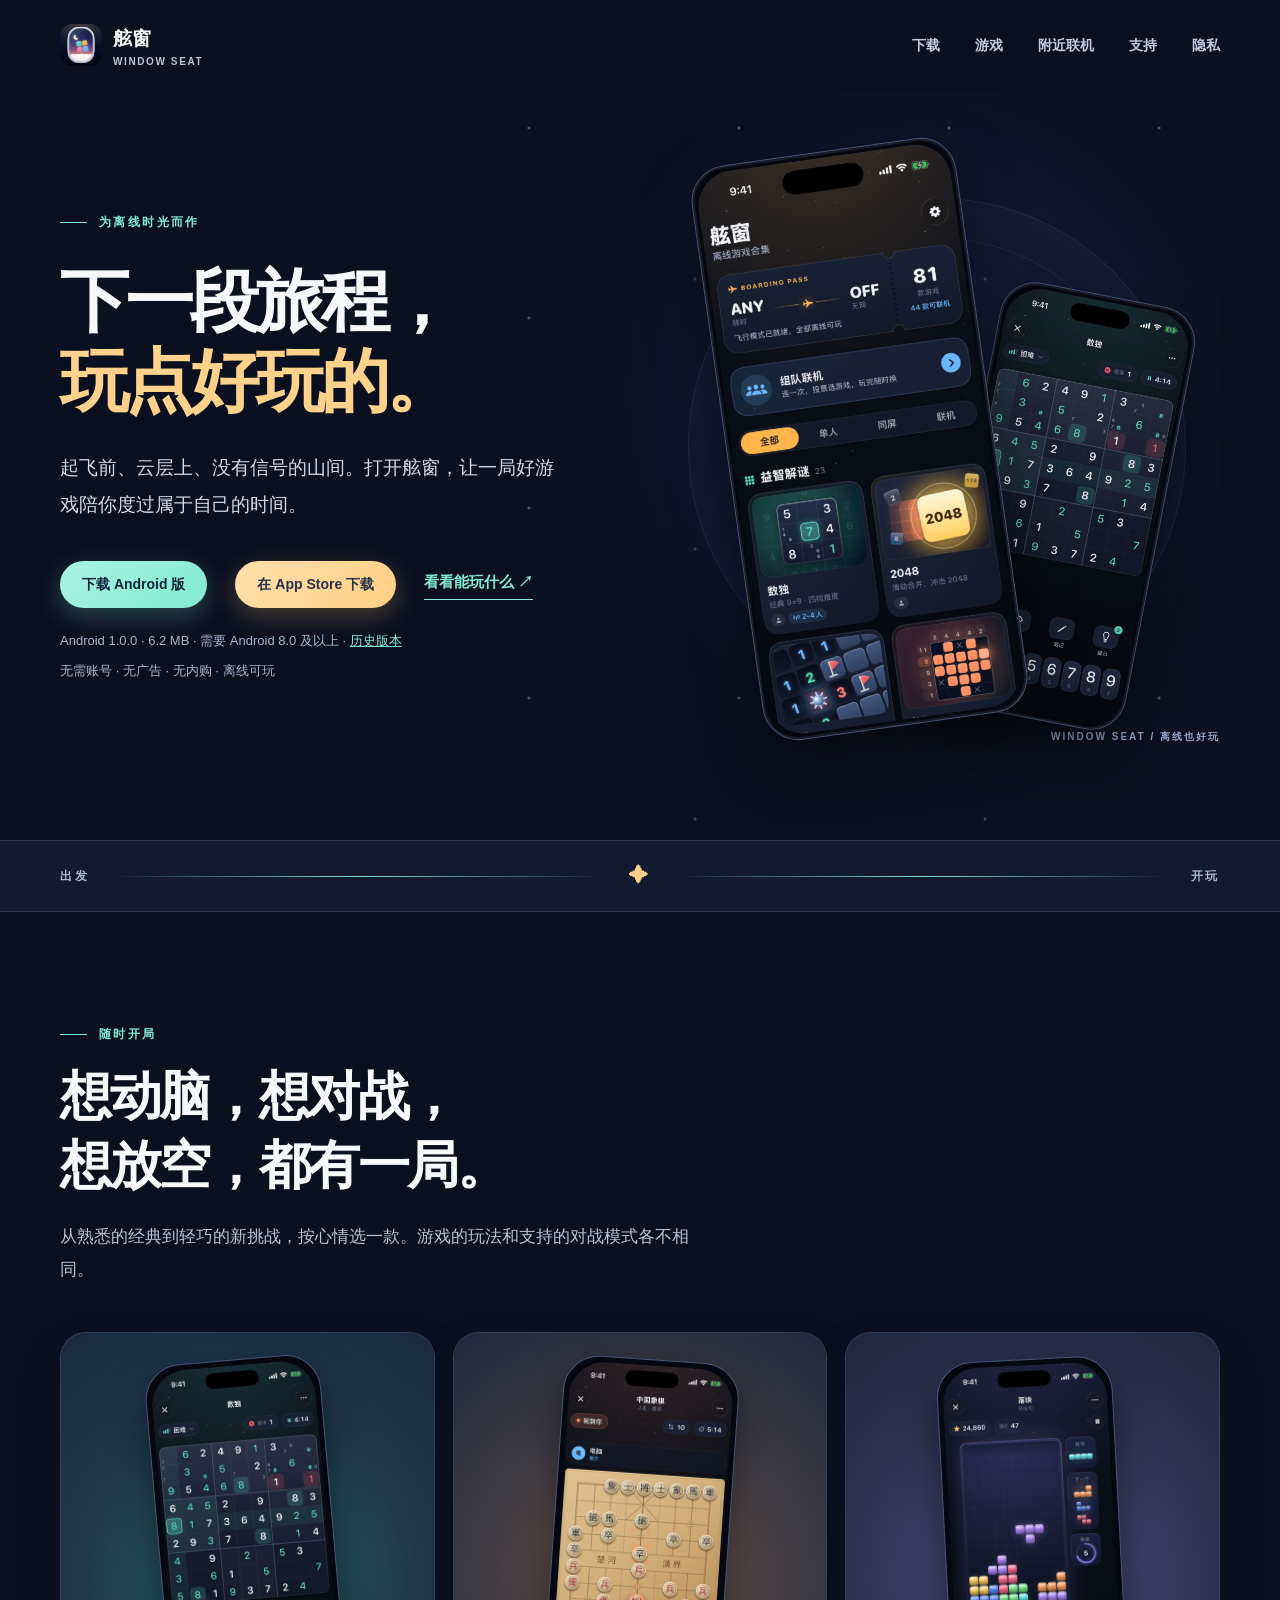
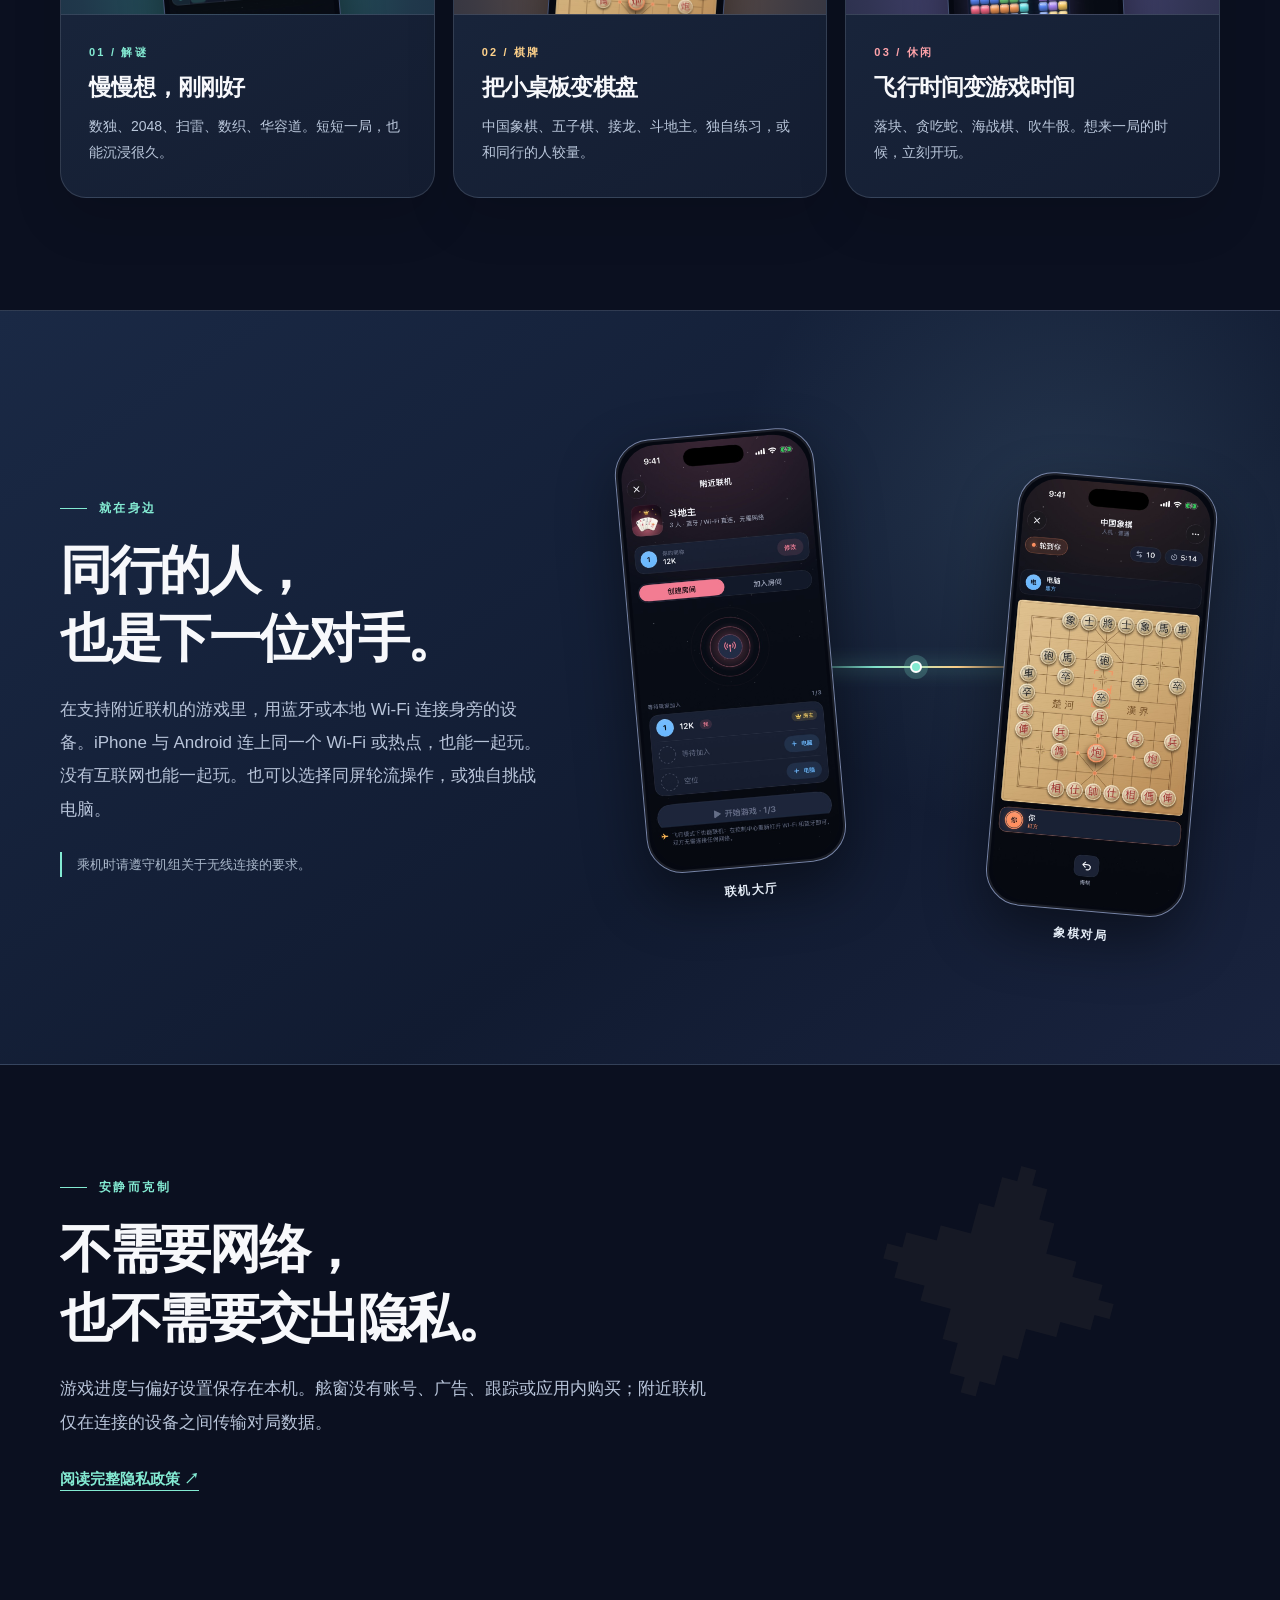
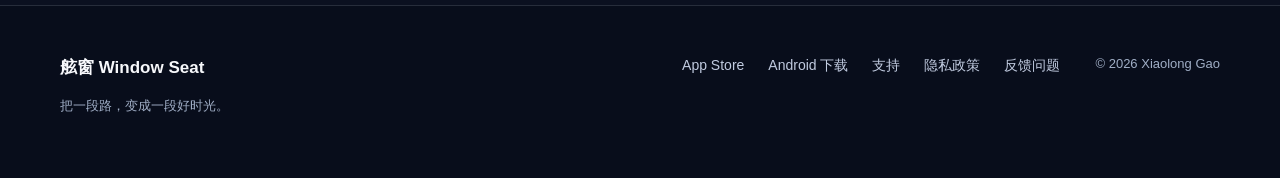
==== index.html @ 4c7e5cd4 "Offer the Android APK and describe its update check Co-Authored-By: Claude Opus 5.5 <noreply@anthrop" ====
<!doctype html>
<html lang="zh-CN">
<head>
  <meta charset="utf-8">
  <meta name="viewport" content="width=device-width, initial-scale=1">
  <meta name="theme-color" content="#0b1020">
  <meta name="description" content="舷窗 Window Seat：为飞行与无网络时刻准备的离线游戏合集，支持 iPhone、iPad 与 Android。独自游玩，或与身旁的人附近联机。">
  <title>舷窗 Window Seat · 离线也能好好玩</title>
  <link rel="icon" type="image/png" href="icon.png">
  <link rel="stylesheet" href="style.css">
</head>
<body>
  <a class="skip" href="#main">跳到正文</a>
  <header class="nav wrap">
    <a class="brand" href="./"><img src="icon.png" width="600" height="600" alt="舷窗图标"><span>舷窗 <small>Window Seat</small></span></a>
    <nav aria-label="主导航"><a href="#download">下载</a><a href="#games">游戏</a><a href="#nearby">附近联机</a><a href="support.html">支持</a><a href="privacy.html">隐私</a></nav>
  </header>
  <main id="main">
    <section class="hero wrap">
      <div class="hero-copy">
        <p class="eyebrow"><span class="eyebrow-line" aria-hidden="true"></span>为离线时光而作</p>
        <h1>下一段旅程，<br><em>玩点好玩的。</em></h1>
        <p class="lead">起飞前、云层上、没有信号的山间。打开舷窗，让一局好游戏陪你度过属于自己的时间。</p>
        <div class="hero-actions" id="download"><a class="pill pill-download" href="https://github.com/gxlself/window-seat-support/releases/download/android-v1.0.0/windowseat-android-1.0.0.apk">下载 Android 版</a><a class="pill pill-store" href="https://apps.apple.com/app/id6821641861">在 App Store 下载</a><a class="text-link" href="#games">看看能玩什么 <span aria-hidden="true">↗</span></a></div>
        <p class="micro release-meta">Android 1.0.0 <span aria-hidden="true">·</span> 6.2 MB <span aria-hidden="true">·</span> 需要 Android 8.0 及以上 <span aria-hidden="true">·</span> <a href="https://github.com/gxlself/window-seat-support/releases">历史版本</a></p>
        <p class="micro">无需账号 <span aria-hidden="true">·</span> 无广告 <span aria-hidden="true">·</span> 无内购 <span aria-hidden="true">·</span> 离线可玩</p>
      </div>
      <div class="hero-stage">
        <div class="orbit orbit-one" aria-hidden="true"></div><div class="orbit orbit-two" aria-hidden="true"></div>
        <div class="phone hero-phone-main"><img src="images/iphone-01-home.jpg" width="690" height="1500" alt="舷窗应用首页，展示离线游戏分类与游戏卡片"></div>
        <div class="phone hero-phone-side"><img src="images/iphone-04-sudoku.jpg" width="690" height="1500" alt="舷窗数独游戏中的棋盘" loading="lazy"></div>
        <span class="stage-caption" aria-hidden="true">WINDOW SEAT / 离线也好玩</span>
      </div>
    </section>
    <div class="route" aria-hidden="true"><div class="wrap"><span>出发</span><span class="route-line"></span><span class="route-star">✦</span><span class="route-line"></span><span>开玩</span></div></div>
    <section class="section games wrap" id="games">
      <div class="section-heading"><p class="eyebrow"><span class="eyebrow-line" aria-hidden="true"></span>随时开局</p><h2>想动脑，想对战，<br>想放空，都有一局。</h2><p>从熟悉的经典到轻巧的新挑战，按心情选一款。游戏的玩法和支持的对战模式各不相同。</p></div>
      <div class="game-cards">
        <article class="game-card mint"><div class="game-art"><div class="phone game-phone"><img src="images/iphone-04-sudoku.jpg" width="690" height="1500" alt="数独游戏画面：深色棋盘上填入薄荷色数字" loading="lazy"></div></div><div class="game-copy"><p class="card-kicker">01 / 解谜</p><h3>慢慢想，刚刚好</h3><p>数独、2048、扫雷、数织、华容道。短短一局，也能沉浸很久。</p></div></article>
        <article class="game-card amber"><div class="game-art"><div class="phone game-phone"><img src="images/iphone-03-xiangqi.jpg" width="690" height="1500" alt="中国象棋游戏画面：木纹棋盘与红黑棋子" loading="lazy"></div></div><div class="game-copy"><p class="card-kicker">02 / 棋牌</p><h3>把小桌板变棋盘</h3><p>中国象棋、五子棋、接龙、斗地主。独自练习，或和同行的人较量。</p></div></article>
        <article class="game-card coral"><div class="game-art"><div class="phone game-phone"><img src="images/iphone-05-blocks.jpg" width="690" height="1500" alt="落块游戏画面：彩色方块落在深色棋盘上" loading="lazy"></div></div><div class="game-copy"><p class="card-kicker">03 / 休闲</p><h3>飞行时间变游戏时间</h3><p>落块、贪吃蛇、海战棋、吹牛骰。想来一局的时候，立刻开玩。</p></div></article>
      </div>
    </section>
    <section class="nearby" id="nearby">
      <div class="wrap nearby-grid">
        <div class="nearby-copy"><p class="eyebrow"><span class="eyebrow-line" aria-hidden="true"></span>就在身边</p><h2>同行的人，<br>也是下一位对手。</h2><p>在支持附近联机的游戏里，用蓝牙或本地 Wi-Fi 连接身旁的设备。iPhone 与 Android 连上同一个 Wi-Fi 或热点，也能一起玩。没有互联网也能一起玩。也可以选择同屏轮流操作，或独自挑战电脑。</p><p class="note">乘机时请遵守机组关于无线连接的要求。</p></div>
        <div class="nearby-stage">
          <div class="connection" aria-hidden="true"><span></span><i></i><span></span></div>
          <div class="nearby-device device-a"><div class="phone"><img src="images/iphone-09-lobby.jpg" width="690" height="1500" alt="舷窗附近联机大厅，显示创建房间、加入房间与等待玩家界面" loading="lazy"></div><span class="device-label">联机大厅</span></div>
          <div class="nearby-device device-b"><div class="phone"><img src="images/iphone-03-xiangqi.jpg" width="690" height="1500" alt="舷窗中国象棋对局画面" loading="lazy"></div><span class="device-label">象棋对局</span></div>
        </div>
      </div>
    </section>
    <section class="section quiet wrap"><div class="quiet-mark" aria-hidden="true">✦</div><p class="eyebrow"><span class="eyebrow-line" aria-hidden="true"></span>安静而克制</p><h2>不需要网络，<br>也不需要交出隐私。</h2><p>游戏进度与偏好设置保存在本机。舷窗没有账号、广告、跟踪或应用内购买；附近联机仅在连接的设备之间传输对局数据。</p><a class="text-link" href="privacy.html">阅读完整隐私政策 <span aria-hidden="true">↗</span></a></section>
  </main>
  <footer class="footer"><div class="wrap"><div><strong>舷窗 Window Seat</strong><p>把一段路，变成一段好时光。</p></div><div class="footer-links"><a href="https://apps.apple.com/app/id6821641861">App Store</a><a href="https://github.com/gxlself/window-seat-support/releases">Android 下载</a><a href="support.html">支持</a><a href="privacy.html">隐私政策</a><a href="https://github.com/gxlself/window-seat-support/issues/new">反馈问题</a></div><small>© 2026 Xiaolong Gao</small></div></footer>
</body>
</html>
---- style.css ----
:root{color-scheme:dark;--bg:#0b1020;--surface:#141d33;--surface-soft:#1b2742;--text:#f7f8fb;--muted:#b8c4d9;--mint:#83ead2;--amber:#ffd28b;--coral:#ffa3aa;--line:rgba(224,237,255,.14)}
*{box-sizing:border-box}
html{scroll-behavior:smooth}
body{margin:0;min-width:320px;background:var(--bg);color:var(--text);font-family:-apple-system,BlinkMacSystemFont,"PingFang SC","Hiragino Sans GB","Microsoft YaHei",sans-serif;line-height:1.75;-webkit-font-smoothing:antialiased}
a{color:inherit}a:focus-visible{outline:3px solid var(--mint);outline-offset:5px;border-radius:4px}
.wrap{width:min(1160px,calc(100% - 64px));margin-inline:auto}.skip{position:absolute;left:-9999px;top:10px;background:#fff;color:#111;padding:9px 15px;z-index:20}.skip:focus{left:10px}
.nav{height:90px;display:flex;align-items:center;justify-content:space-between;gap:24px;position:relative;z-index:5}.brand{display:flex;align-items:center;gap:11px;text-decoration:none;font-size:19px;font-weight:750;letter-spacing:.02em;white-space:nowrap}.brand img{width:42px;height:42px;border-radius:12px}.brand small{display:block;color:var(--muted);font-size:10px;font-weight:650;letter-spacing:.16em;text-transform:uppercase;line-height:1.2}.nav nav{display:flex;align-items:center;gap:clamp(16px,3vw,35px)}.nav nav a,.footer a{text-decoration:none;color:#c1cbe0;white-space:nowrap}.nav nav a{font-size:14px;font-weight:600}.nav nav a:hover,.nav nav a[aria-current="page"],.footer a:hover{color:#fff}
.hero{min-height:710px;display:grid;grid-template-columns:1fr 1fr;align-items:center;gap:28px;padding-block:60px 95px;position:relative}.hero::before{content:"";position:absolute;inset:0 0 0 35%;z-index:-1;background:radial-gradient(circle at 60% 40%,rgba(70,97,165,.22),transparent 53%),radial-gradient(circle at 30% 20%,rgba(255,255,255,.28) 0 1px,transparent 2px),radial-gradient(circle at 79% 70%,rgba(255,255,255,.22) 0 1px,transparent 2px);background-size:auto,210px 190px,290px 270px;pointer-events:none}.eyebrow{display:flex;align-items:center;gap:12px;color:var(--mint);font-size:12px;font-weight:800;letter-spacing:.2em;margin:0;text-transform:uppercase}.eyebrow-line{width:27px;height:1px;background:currentColor;flex:none}.hero h1{font-size:clamp(48px,5.4vw,78px);line-height:1.16;letter-spacing:-.055em;font-weight:800;margin:28px 0}.hero h1 em{font-style:normal;color:var(--amber)}.lead{font-size:19px;line-height:1.95;color:#d1daea;max-width:510px;margin:0}.hero-actions{display:flex;align-items:center;flex-wrap:wrap;gap:20px 28px;margin:38px 0 22px}.pill{display:inline-block;background:linear-gradient(130deg,#ffdfac,#ffcf84);color:#27314a;border-radius:999px;padding:11px 22px;font-size:14px;font-weight:800;box-shadow:0 8px 24px #fbbf6740}.text-link{text-decoration:none;color:var(--mint);font-size:15px;font-weight:700;border-bottom:1px solid currentColor;padding-bottom:3px;white-space:nowrap}.text-link:hover{color:#fff}.micro,.note{font-size:13px;color:#a7b5ce;margin:0}
.hero-stage{height:595px;position:relative;isolation:isolate;display:flex;align-items:center;justify-content:center}.orbit{position:absolute;border:1px solid rgba(137,179,236,.13);border-radius:50%;aspect-ratio:1;transform:rotate(-18deg)}.orbit-one{width:88%;box-shadow:0 0 80px #7a81dc18 inset}.orbit-two{width:74%;border-color:rgba(137,179,236,.09)}.phone{overflow:hidden;padding:5px;border-radius:clamp(20px,3vw,36px);background:#050811;border:1px solid #465476;box-shadow:0 25px 60px rgba(0,0,0,.45),0 0 0 2px rgba(224,237,255,.09) inset;aspect-ratio:690/1500}.phone img{display:block;width:100%;height:100%;object-fit:cover;border-radius:inherit}.hero-phone-main,.hero-phone-side{position:absolute}.hero-phone-main{width:267px;z-index:2;transform:translate(-78px,-8px) rotate(-8deg)}.hero-phone-side{width:198px;z-index:1;transform:translate(126px,59px) rotate(11deg);filter:brightness(.93)}.stage-caption{position:absolute;right:0;bottom:0;color:#91a6c9;letter-spacing:.2em;font-size:10px;font-weight:700}
.route{border-block:1px solid var(--line);background:#111a2e}.route .wrap{height:70px;display:flex;align-items:center;gap:22px;color:#aabbd7;font-size:12px;font-weight:800;letter-spacing:.22em}.route-line{height:1px;flex:1;background:linear-gradient(90deg,transparent,#88dccc,transparent)}.route-star{color:var(--amber);font-size:19px}
.section{padding-block:112px}.section-heading{max-width:670px}.section h2,.nearby h2{font-size:clamp(36px,4.1vw,56px);line-height:1.31;letter-spacing:-.045em;margin:17px 0 20px}.section-heading>p:last-child,.nearby-copy>p:not(.eyebrow),.quiet>p:not(.eyebrow){font-size:17px;line-height:1.95;color:var(--muted);max-width:650px}.game-cards{display:grid;grid-template-columns:repeat(3,minmax(0,1fr));gap:18px;margin-top:46px}.game-card{min-width:0;overflow:hidden;border-radius:26px;background:linear-gradient(150deg,#1b2941,#141d31);border:1px solid var(--line);box-shadow:0 22px 50px #0002}.game-art{height:282px;position:relative;display:flex;justify-content:center;overflow:hidden;border-bottom:1px solid var(--line)}.mint .game-art{background:radial-gradient(circle at 50% 86%,#276667 0,#20384b 55%,#18283f 100%)}.amber .game-art{background:radial-gradient(circle at 50% 86%,#725848 0,#3c3a43 55%,#20283c 100%)}.coral .game-art{background:radial-gradient(circle at 50% 86%,#514d84 0,#313453 55%,#1c263d 100%)}.game-phone{width:176px;position:absolute;top:26px;transform:rotate(-5deg);box-shadow:0 18px 42px #0007}.amber .game-phone{transform:rotate(4deg)}.coral .game-phone{transform:rotate(-3deg)}.game-copy{padding:28px 28px 31px}.card-kicker{font-size:11px;font-weight:800;letter-spacing:.2em;color:var(--mint);margin:0 0 10px}.amber .card-kicker{color:var(--amber)}.coral .card-kicker{color:var(--coral)}.game-copy h3{font-size:23px;letter-spacing:-.035em;line-height:1.35;margin:0 0 11px}.game-copy p:last-child{font-size:14px;line-height:1.85;color:#bac7db;margin:0}
.nearby{position:relative;overflow:hidden;background:linear-gradient(145deg,#1a2945,#111b31 62%,#19233e);border-block:1px solid var(--line)}.nearby::before{content:"";position:absolute;width:700px;height:700px;border-radius:50%;right:-130px;top:-150px;background:radial-gradient(circle,#648aa638,transparent 67%);pointer-events:none}.nearby-grid{position:relative;display:grid;grid-template-columns:.9fr 1.1fr;align-items:center;gap:55px;padding-block:104px}.nearby-copy>p:not(.eyebrow){max-width:490px}.nearby-copy .note{font-size:13px!important;color:#a9b7ca!important;margin-top:26px;padding-left:15px;border-left:2px solid var(--mint)}.nearby-stage{height:545px;position:relative;display:flex;align-items:center;justify-content:space-between;gap:46px;padding-inline:20px}.nearby-device{position:relative;z-index:1;flex:0 0 200px;text-align:center}.nearby-device .phone{width:100%;border-color:#7784a6}.device-a{transform:translateY(-19px) rotate(-5deg)}.device-b{transform:translateY(25px) rotate(5deg)}.device-label{display:inline-block;margin-top:13px;color:#e5edf7;font-size:12px;letter-spacing:.12em;font-weight:700}.connection{position:absolute;left:30%;right:30%;top:46%;height:2px;background:linear-gradient(90deg,transparent,var(--mint),var(--amber),transparent);box-shadow:0 0 18px var(--mint);z-index:0}.connection span{position:absolute;top:50%;width:10px;height:10px;border-radius:50%;background:var(--mint);box-shadow:0 0 0 8px #83ead22e,0 0 26px var(--mint);transform:translateY(-50%)}.connection span:first-child{left:0}.connection span:last-child{right:0;background:var(--amber);box-shadow:0 0 0 8px #ffd28b2e,0 0 26px var(--amber)}.connection i{position:absolute;top:50%;left:50%;width:12px;height:12px;border:2px solid #fff;border-radius:50%;background:var(--mint);box-shadow:0 0 0 6px #83ead236;transform:translate(-50%,-50%);animation:pulse 2.7s ease-in-out infinite}@keyframes pulse{50%{box-shadow:0 0 0 16px #83ead200;transform:translate(-50%,-50%) scale(1.2)}}
.quiet{position:relative;overflow:hidden}.quiet-mark{position:absolute;right:8%;top:20%;font-size:250px;line-height:1;color:#e4cc8d0d;transform:rotate(15deg)}.quiet h2,.quiet>p:not(.eyebrow){position:relative;max-width:650px}.quiet>p:not(.eyebrow){margin-bottom:26px}.footer{background:#080d1b;border-top:1px solid var(--line);padding:47px 0}.footer .wrap{display:grid;grid-template-columns:1fr auto auto;gap:35px;align-items:start}.footer strong{font-size:17px}.footer p,.footer small{color:#a0aec6;font-size:13px}.footer-links{display:flex;gap:24px;font-size:14px}
.legal{max-width:820px;margin:25px auto 0;padding:72px 28px 120px;position:relative}.legal::before{content:"";position:absolute;right:0;top:0;width:310px;height:310px;z-index:-1;border-radius:50%;background:radial-gradient(circle,#5b779c30,transparent 70%)}.legal h1{font-size:clamp(38px,5vw,58px);line-height:1.27;letter-spacing:-.045em;margin:20px 0 28px}.legal h2{font-size:23px;letter-spacing:-.02em;margin:48px 0 12px}.legal p,.legal li{color:#d1dbee;line-height:1.9}.legal .date{color:#a7b6cf;font-size:14px}.legal a{color:var(--mint);text-underline-offset:3px}.legal .panel{background:linear-gradient(130deg,#1e3049,#172238);border:1px solid #ffffff25;border-radius:22px;padding:26px 30px;margin:35px 0;box-shadow:0 18px 40px #0002}.legal .panel strong{font-size:18px}.legal .panel p{margin-bottom:0}.legal hr{border:0;border-top:1px solid var(--line);margin-top:48px}
@media(max-width:1000px){.hero{min-height:0}.hero-phone-main{width:230px;transform:translate(-57px,-4px) rotate(-8deg)}.hero-phone-side{width:170px;transform:translate(72px,56px) rotate(11deg)}.nearby-grid{gap:22px}.nearby-device{flex-basis:160px}.nearby-stage{height:465px;gap:20px;padding-inline:0}}
@media(max-width:760px){.wrap{width:min(100% - 40px,1160px)}.nav{height:auto;min-height:104px;padding-block:15px;flex-direction:column;align-items:flex-start;gap:12px}.brand{font-size:17px}.brand img{width:35px;height:35px}.nav nav{width:100%;justify-content:space-between;gap:8px}.nav nav a{font-size:13px}.hero{grid-template-columns:1fr;gap:0;padding-block:52px 65px}.hero h1{font-size:clamp(43px,8.5vw,64px)}.hero-stage{height:500px;max-width:520px;width:100%;margin-inline:auto}.orbit-one{width:74%}.hero-phone-main{width:222px;transform:translate(-51px,-4px) rotate(-8deg)}.hero-phone-side{width:164px;transform:translate(108px,47px) rotate(11deg)}.section{padding-block:80px}.game-cards{gap:13px}.game-art{height:210px}.game-phone{width:128px;top:22px}.game-copy{padding:22px 18px}.game-copy h3{font-size:19px}.nearby-grid{grid-template-columns:1fr;padding-block:80px;gap:20px}.nearby-stage{max-width:550px;width:100%;margin:auto;height:530px;justify-content:space-around}.nearby-device{flex-basis:190px}.footer .wrap{grid-template-columns:1fr;gap:18px}.footer-links{flex-wrap:wrap}.legal{padding-top:60px}}
@media(max-width:560px){.hero{padding-top:44px}.hero h1{margin:21px 0}.lead{font-size:16px}.hero-actions{margin:29px 0 20px}.hero-stage{height:425px}.hero-phone-main{width:184px;transform:translate(-47px,-1px) rotate(-8deg)}.hero-phone-side{width:136px;transform:translate(82px,40px) rotate(11deg)}.stage-caption{font-size:8px;right:6px;bottom:8px}.route .wrap{height:55px}.section h2,.nearby h2{font-size:36px}.section-heading>p:last-child,.nearby-copy>p:not(.eyebrow),.quiet>p:not(.eyebrow){font-size:15px}.game-cards{grid-template-columns:1fr;gap:18px;margin-top:32px}.game-card{display:grid;grid-template-columns:44% 56%;min-height:220px}.game-art{height:100%;min-height:220px;border-bottom:0;border-right:1px solid var(--line)}.game-phone{width:125px;top:18px}.game-copy{display:flex;flex-direction:column;justify-content:center;padding:16px}.game-copy h3{font-size:19px}.game-copy p:last-child{font-size:12px;line-height:1.65}.nearby-stage{height:375px;gap:15px;padding-inline:4px}.nearby-device{flex:0 0 min(39%,150px)}.device-label{font-size:10px;margin-top:9px}.connection{left:27%;right:27%}.quiet-mark{font-size:170px;right:-4%;top:36%}.legal{padding-inline:20px;padding-bottom:85px}.legal .panel{padding:22px}}
@media(prefers-reduced-motion:reduce){html{scroll-behavior:auto}.connection i{animation:none}}

.pill-download{text-decoration:none;background:linear-gradient(130deg,#a8f3e1,#83ead2);color:#10263a;box-shadow:0 8px 24px #83ead240}.pill-download:hover{background:#c9f8ec}.pill-store{text-decoration:none}.pill-store:hover{background:#ffe7bf}.release-meta{margin-bottom:8px}.release-meta a{color:var(--mint);white-space:nowrap}
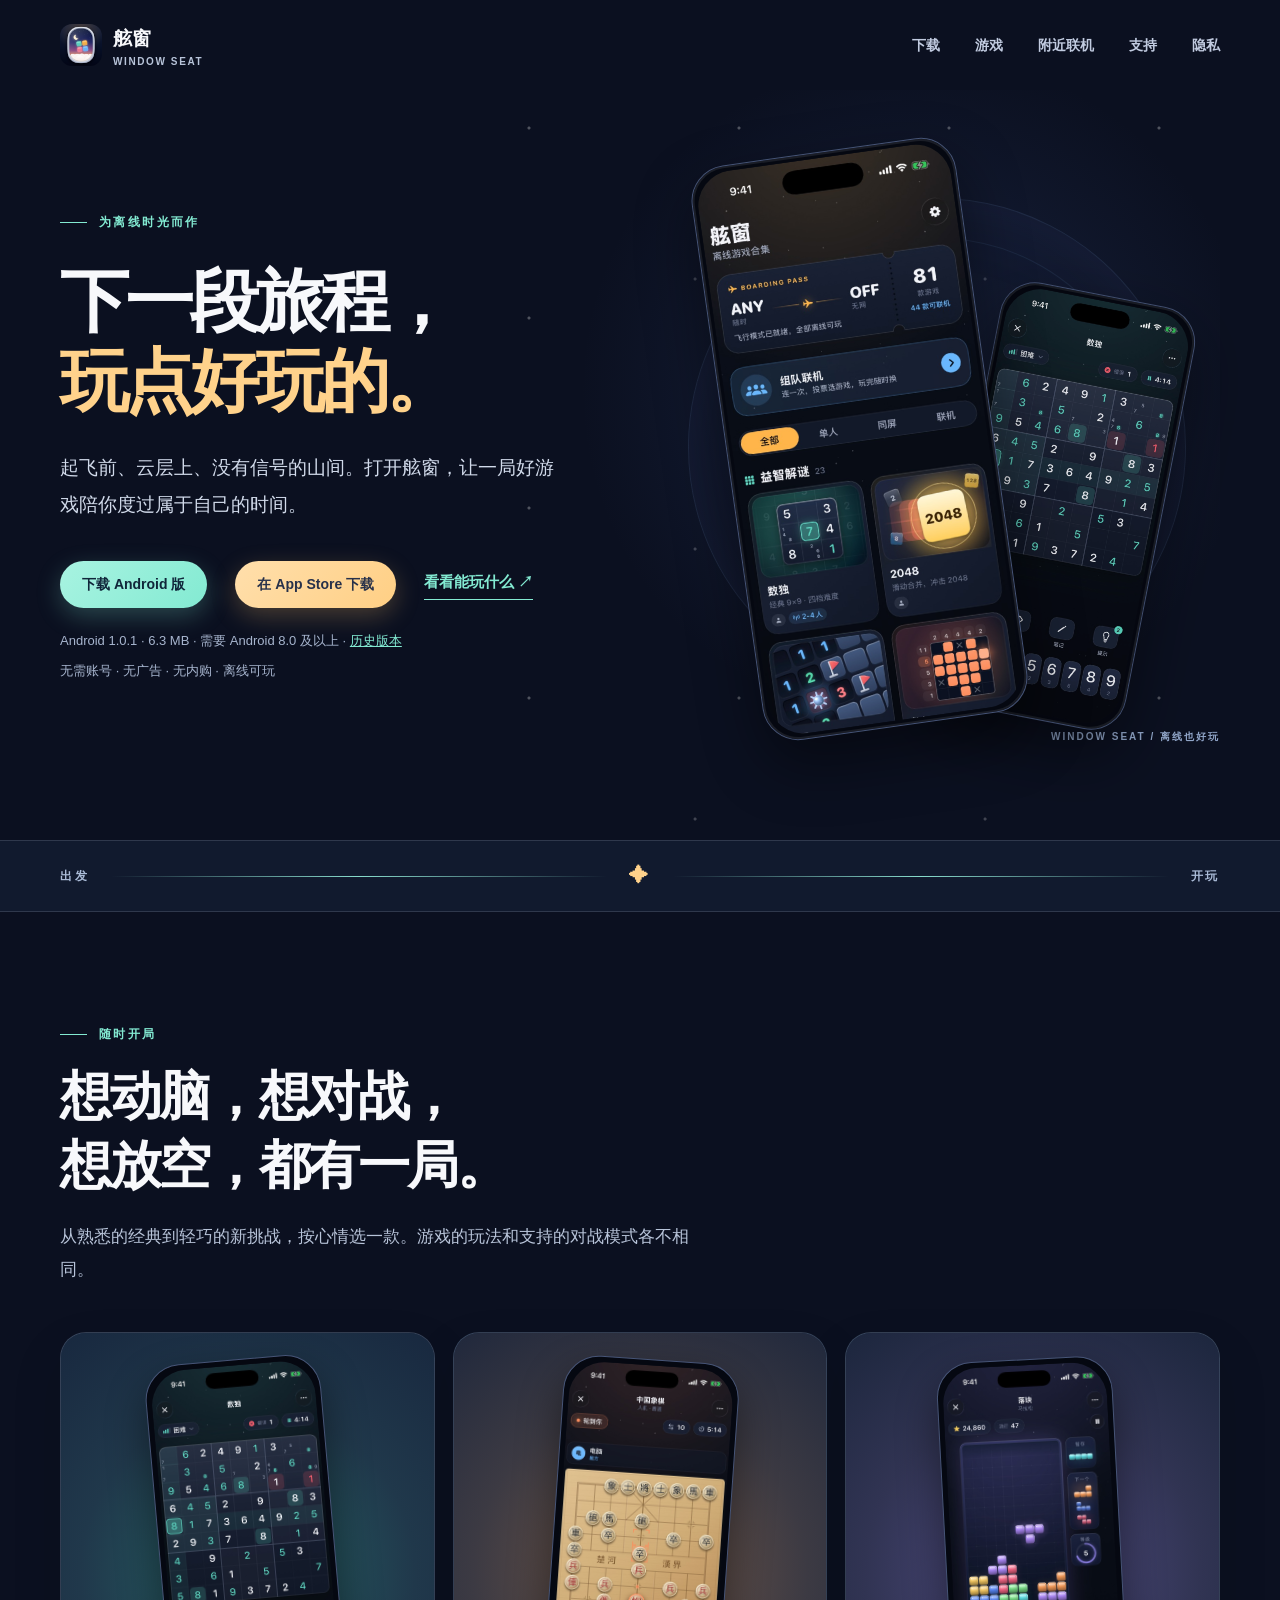
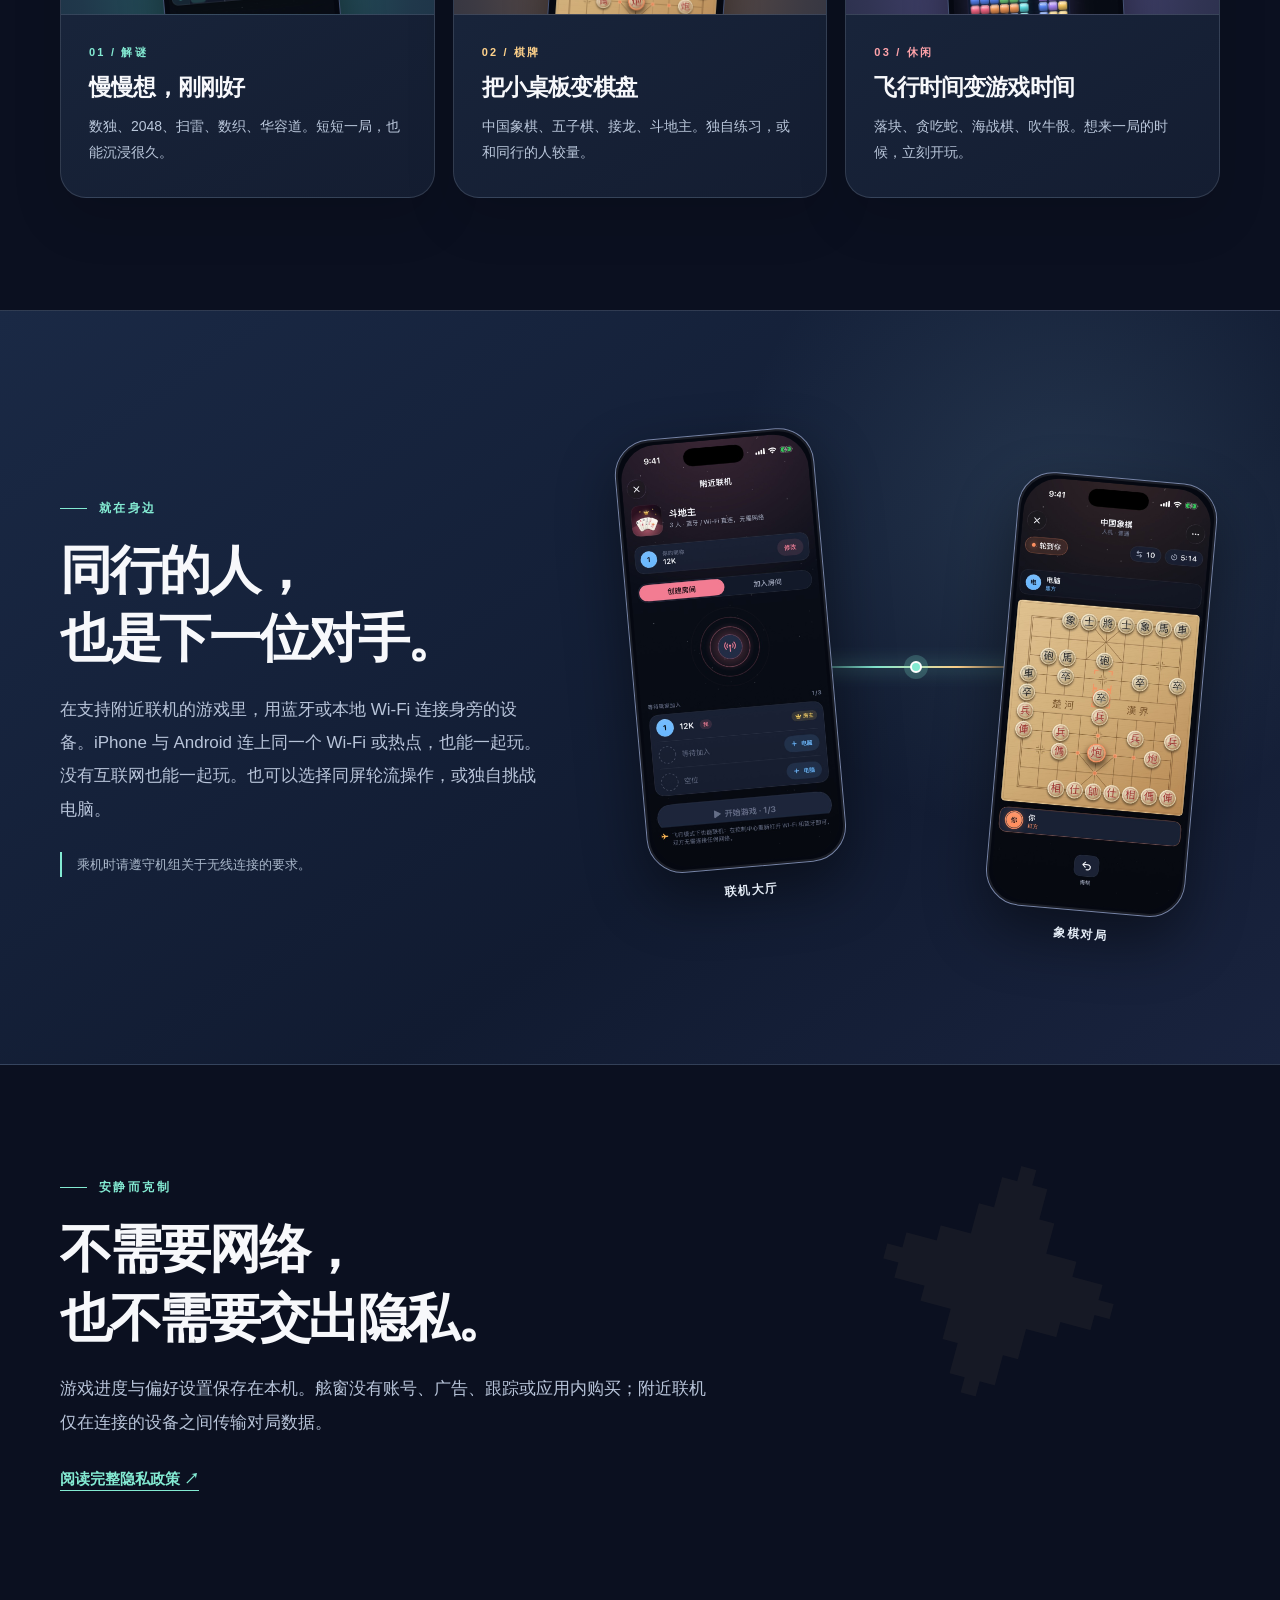
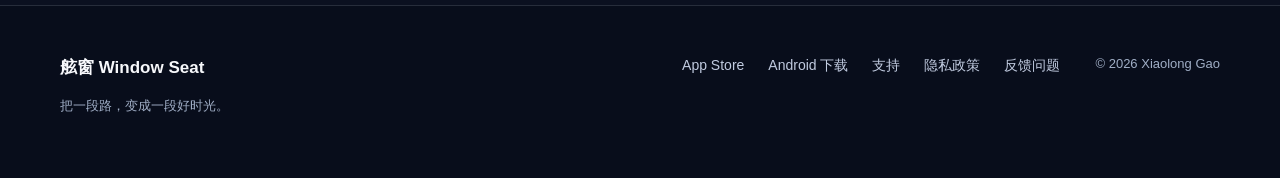
==== commit 5ed4a871: "Point the Android download at 1.0.1" ====
--- a/index.html
+++ b/index.html
@@ -21,8 +21,8 @@
         <p class="eyebrow"><span class="eyebrow-line" aria-hidden="true"></span>为离线时光而作</p>
         <h1>下一段旅程，<br><em>玩点好玩的。</em></h1>
         <p class="lead">起飞前、云层上、没有信号的山间。打开舷窗，让一局好游戏陪你度过属于自己的时间。</p>
-        <div class="hero-actions" id="download"><a class="pill pill-download" href="https://github.com/gxlself/window-seat-support/releases/download/android-v1.0.0/windowseat-android-1.0.0.apk">下载 Android 版</a><a class="pill pill-store" href="https://apps.apple.com/app/id6821641861">在 App Store 下载</a><a class="text-link" href="#games">看看能玩什么 <span aria-hidden="true">↗</span></a></div>
-        <p class="micro release-meta">Android 1.0.0 <span aria-hidden="true">·</span> 6.2 MB <span aria-hidden="true">·</span> 需要 Android 8.0 及以上 <span aria-hidden="true">·</span> <a href="https://github.com/gxlself/window-seat-support/releases">历史版本</a></p>
+        <div class="hero-actions" id="download"><a class="pill pill-download" href="https://github.com/gxlself/window-seat-support/releases/download/android-v1.0.1/windowseat-android-1.0.1.apk">下载 Android 版</a><a class="pill pill-store" href="https://apps.apple.com/app/id6821641861">在 App Store 下载</a><a class="text-link" href="#games">看看能玩什么 <span aria-hidden="true">↗</span></a></div>
+        <p class="micro release-meta">Android 1.0.1 <span aria-hidden="true">·</span> 6.3 MB <span aria-hidden="true">·</span> 需要 Android 8.0 及以上 <span aria-hidden="true">·</span> <a href="https://github.com/gxlself/window-seat-support/releases">历史版本</a></p>
         <p class="micro">无需账号 <span aria-hidden="true">·</span> 无广告 <span aria-hidden="true">·</span> 无内购 <span aria-hidden="true">·</span> 离线可玩</p>
       </div>
       <div class="hero-stage">
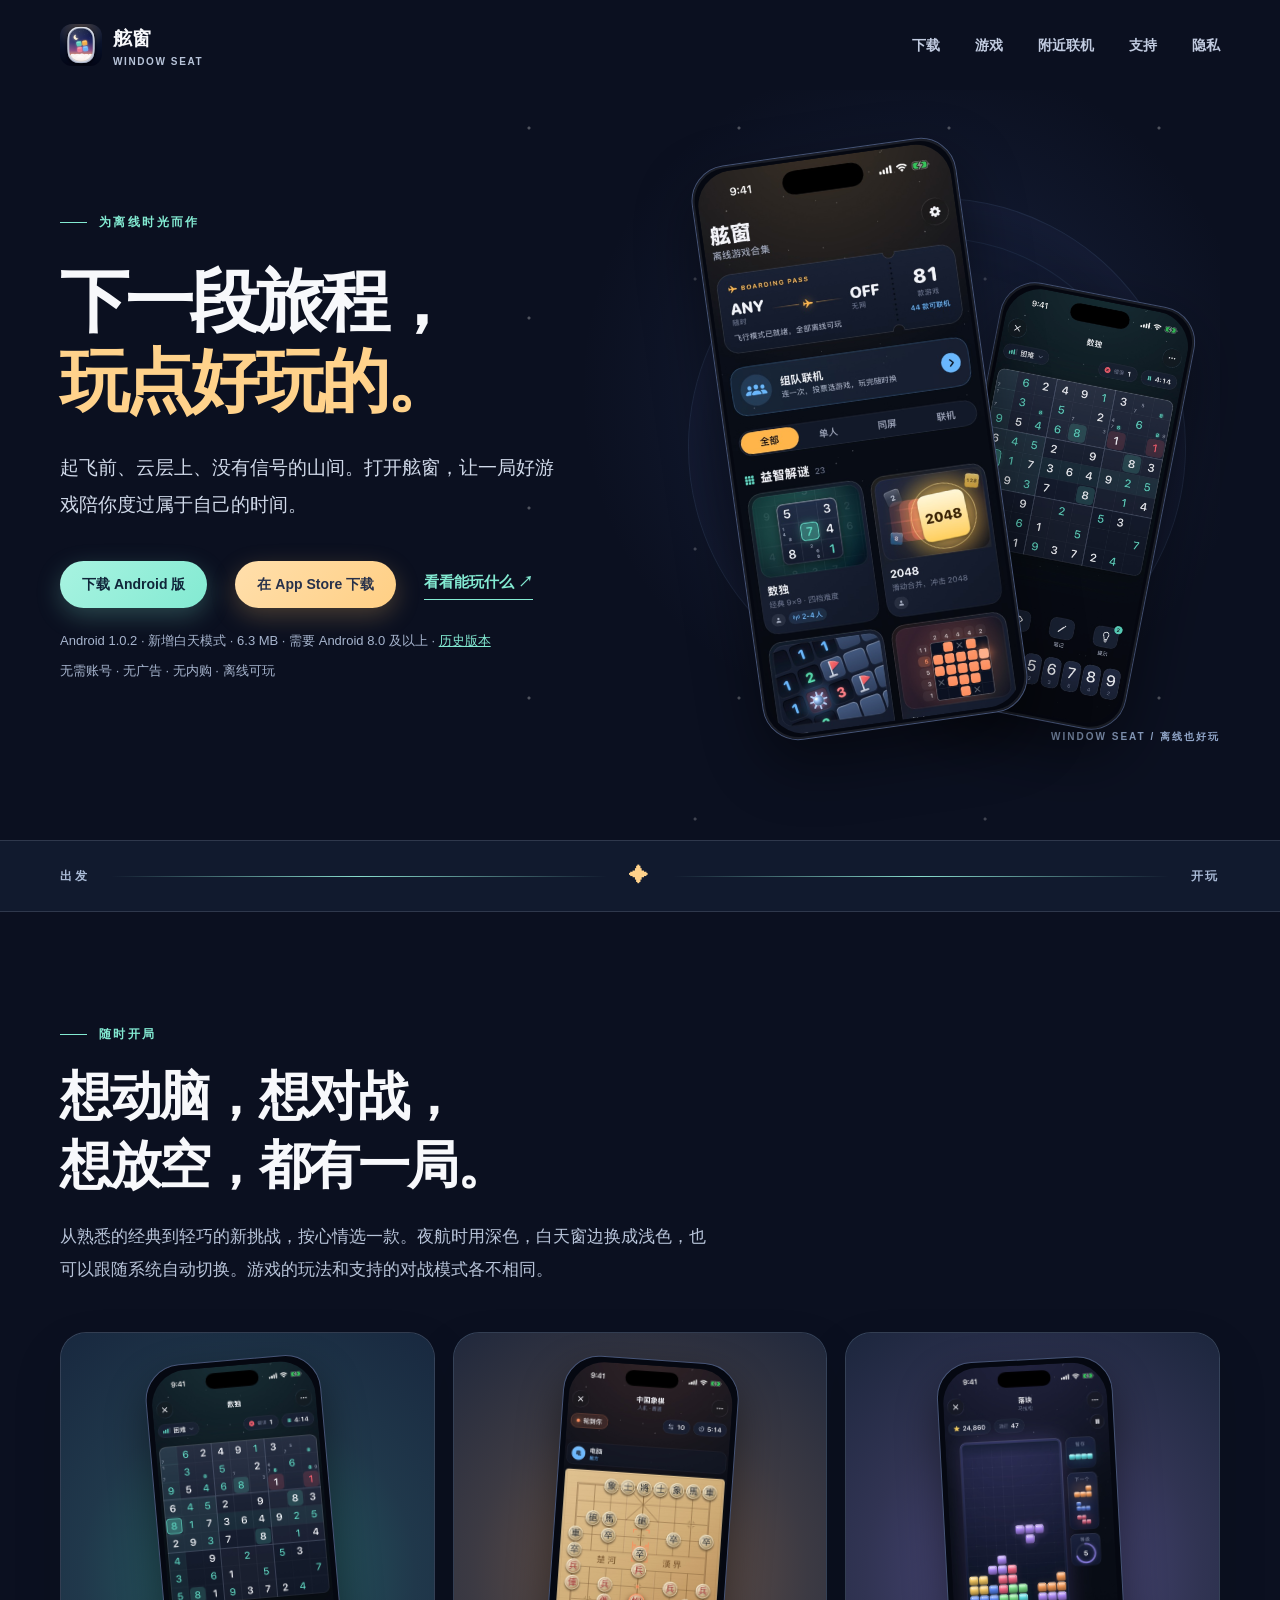
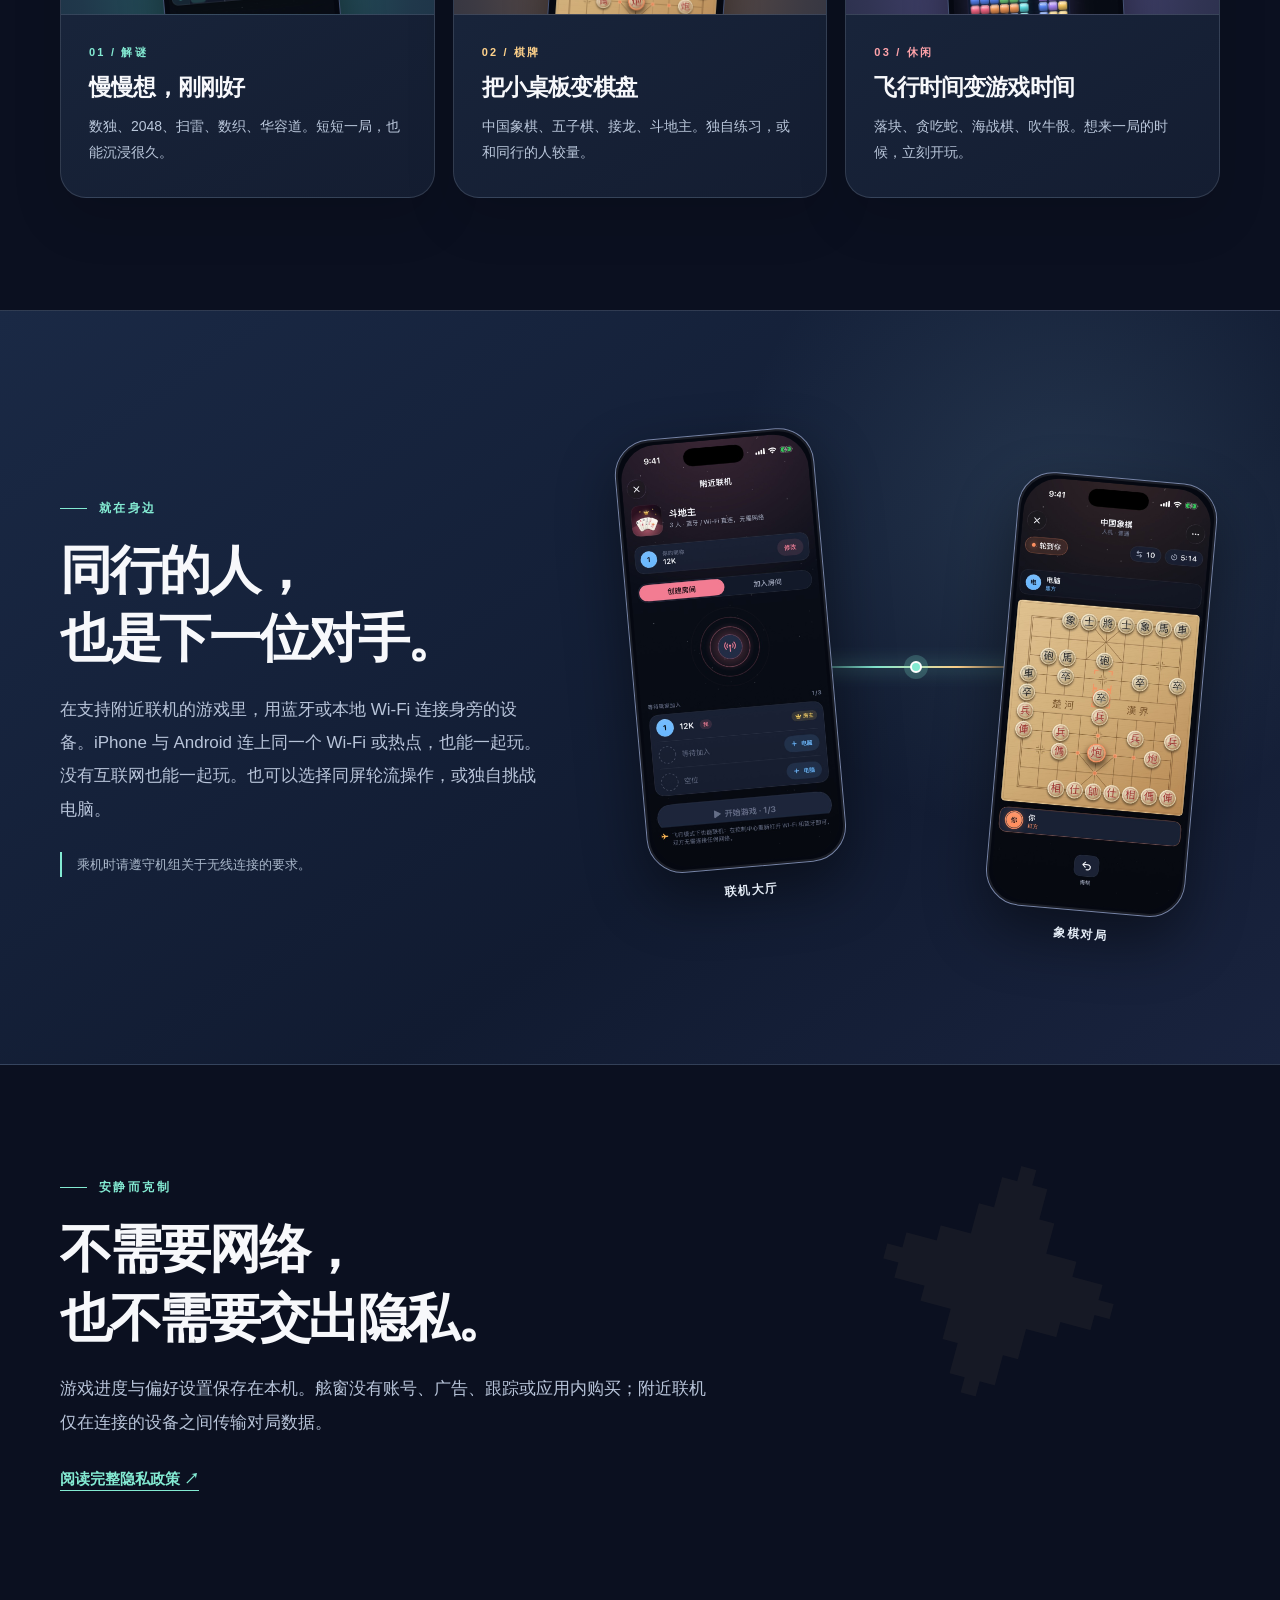
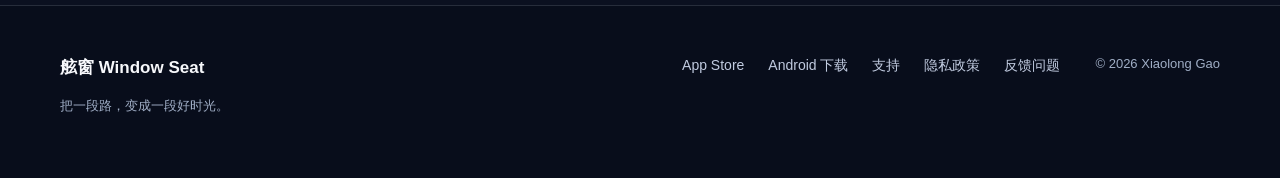
==== commit d2ba0f2c: "Point the download at Android 1.0.2 and mention day mode Co-Authored-By: Claude Opus 5.5 <noreply@an" ====
--- a/index.html
+++ b/index.html
@@ -21,8 +21,8 @@
         <p class="eyebrow"><span class="eyebrow-line" aria-hidden="true"></span>为离线时光而作</p>
         <h1>下一段旅程，<br><em>玩点好玩的。</em></h1>
         <p class="lead">起飞前、云层上、没有信号的山间。打开舷窗，让一局好游戏陪你度过属于自己的时间。</p>
-        <div class="hero-actions" id="download"><a class="pill pill-download" href="https://github.com/gxlself/window-seat-support/releases/download/android-v1.0.1/windowseat-android-1.0.1.apk">下载 Android 版</a><a class="pill pill-store" href="https://apps.apple.com/app/id6821641861">在 App Store 下载</a><a class="text-link" href="#games">看看能玩什么 <span aria-hidden="true">↗</span></a></div>
-        <p class="micro release-meta">Android 1.0.1 <span aria-hidden="true">·</span> 6.3 MB <span aria-hidden="true">·</span> 需要 Android 8.0 及以上 <span aria-hidden="true">·</span> <a href="https://github.com/gxlself/window-seat-support/releases">历史版本</a></p>
+        <div class="hero-actions" id="download"><a class="pill pill-download" href="https://github.com/gxlself/window-seat-support/releases/download/android-v1.0.2/windowseat-android-1.0.2.apk">下载 Android 版</a><a class="pill pill-store" href="https://apps.apple.com/app/id6821641861">在 App Store 下载</a><a class="text-link" href="#games">看看能玩什么 <span aria-hidden="true">↗</span></a></div>
+        <p class="micro release-meta">Android 1.0.2 <span aria-hidden="true">·</span> 新增白天模式 <span aria-hidden="true">·</span> 6.3 MB <span aria-hidden="true">·</span> 需要 Android 8.0 及以上 <span aria-hidden="true">·</span> <a href="https://github.com/gxlself/window-seat-support/releases">历史版本</a></p>
         <p class="micro">无需账号 <span aria-hidden="true">·</span> 无广告 <span aria-hidden="true">·</span> 无内购 <span aria-hidden="true">·</span> 离线可玩</p>
       </div>
       <div class="hero-stage">
@@ -34,7 +34,7 @@
     </section>
     <div class="route" aria-hidden="true"><div class="wrap"><span>出发</span><span class="route-line"></span><span class="route-star">✦</span><span class="route-line"></span><span>开玩</span></div></div>
     <section class="section games wrap" id="games">
-      <div class="section-heading"><p class="eyebrow"><span class="eyebrow-line" aria-hidden="true"></span>随时开局</p><h2>想动脑，想对战，<br>想放空，都有一局。</h2><p>从熟悉的经典到轻巧的新挑战，按心情选一款。游戏的玩法和支持的对战模式各不相同。</p></div>
+      <div class="section-heading"><p class="eyebrow"><span class="eyebrow-line" aria-hidden="true"></span>随时开局</p><h2>想动脑，想对战，<br>想放空，都有一局。</h2><p>从熟悉的经典到轻巧的新挑战，按心情选一款。夜航时用深色，白天窗边换成浅色，也可以跟随系统自动切换。游戏的玩法和支持的对战模式各不相同。</p></div>
       <div class="game-cards">
         <article class="game-card mint"><div class="game-art"><div class="phone game-phone"><img src="images/iphone-04-sudoku.jpg" width="690" height="1500" alt="数独游戏画面：深色棋盘上填入薄荷色数字" loading="lazy"></div></div><div class="game-copy"><p class="card-kicker">01 / 解谜</p><h3>慢慢想，刚刚好</h3><p>数独、2048、扫雷、数织、华容道。短短一局，也能沉浸很久。</p></div></article>
         <article class="game-card amber"><div class="game-art"><div class="phone game-phone"><img src="images/iphone-03-xiangqi.jpg" width="690" height="1500" alt="中国象棋游戏画面：木纹棋盘与红黑棋子" loading="lazy"></div></div><div class="game-copy"><p class="card-kicker">02 / 棋牌</p><h3>把小桌板变棋盘</h3><p>中国象棋、五子棋、接龙、斗地主。独自练习，或和同行的人较量。</p></div></article>
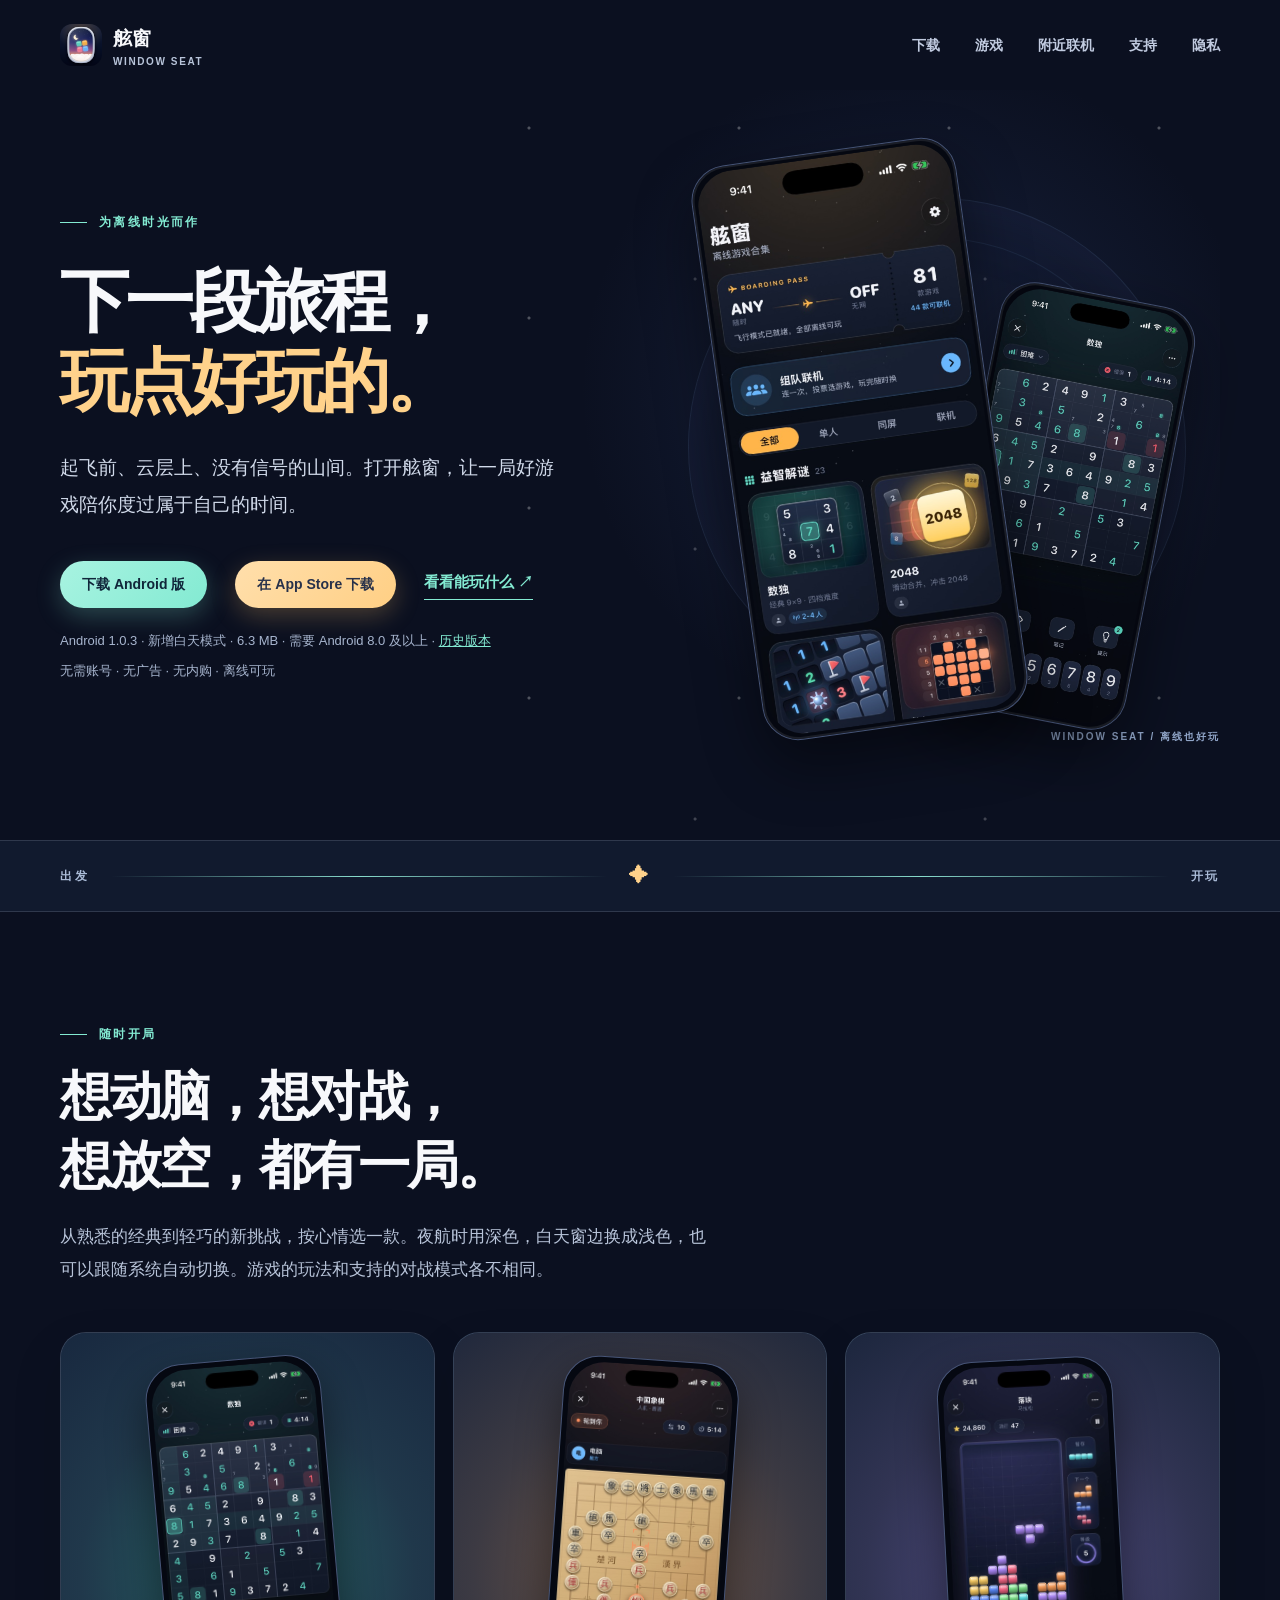
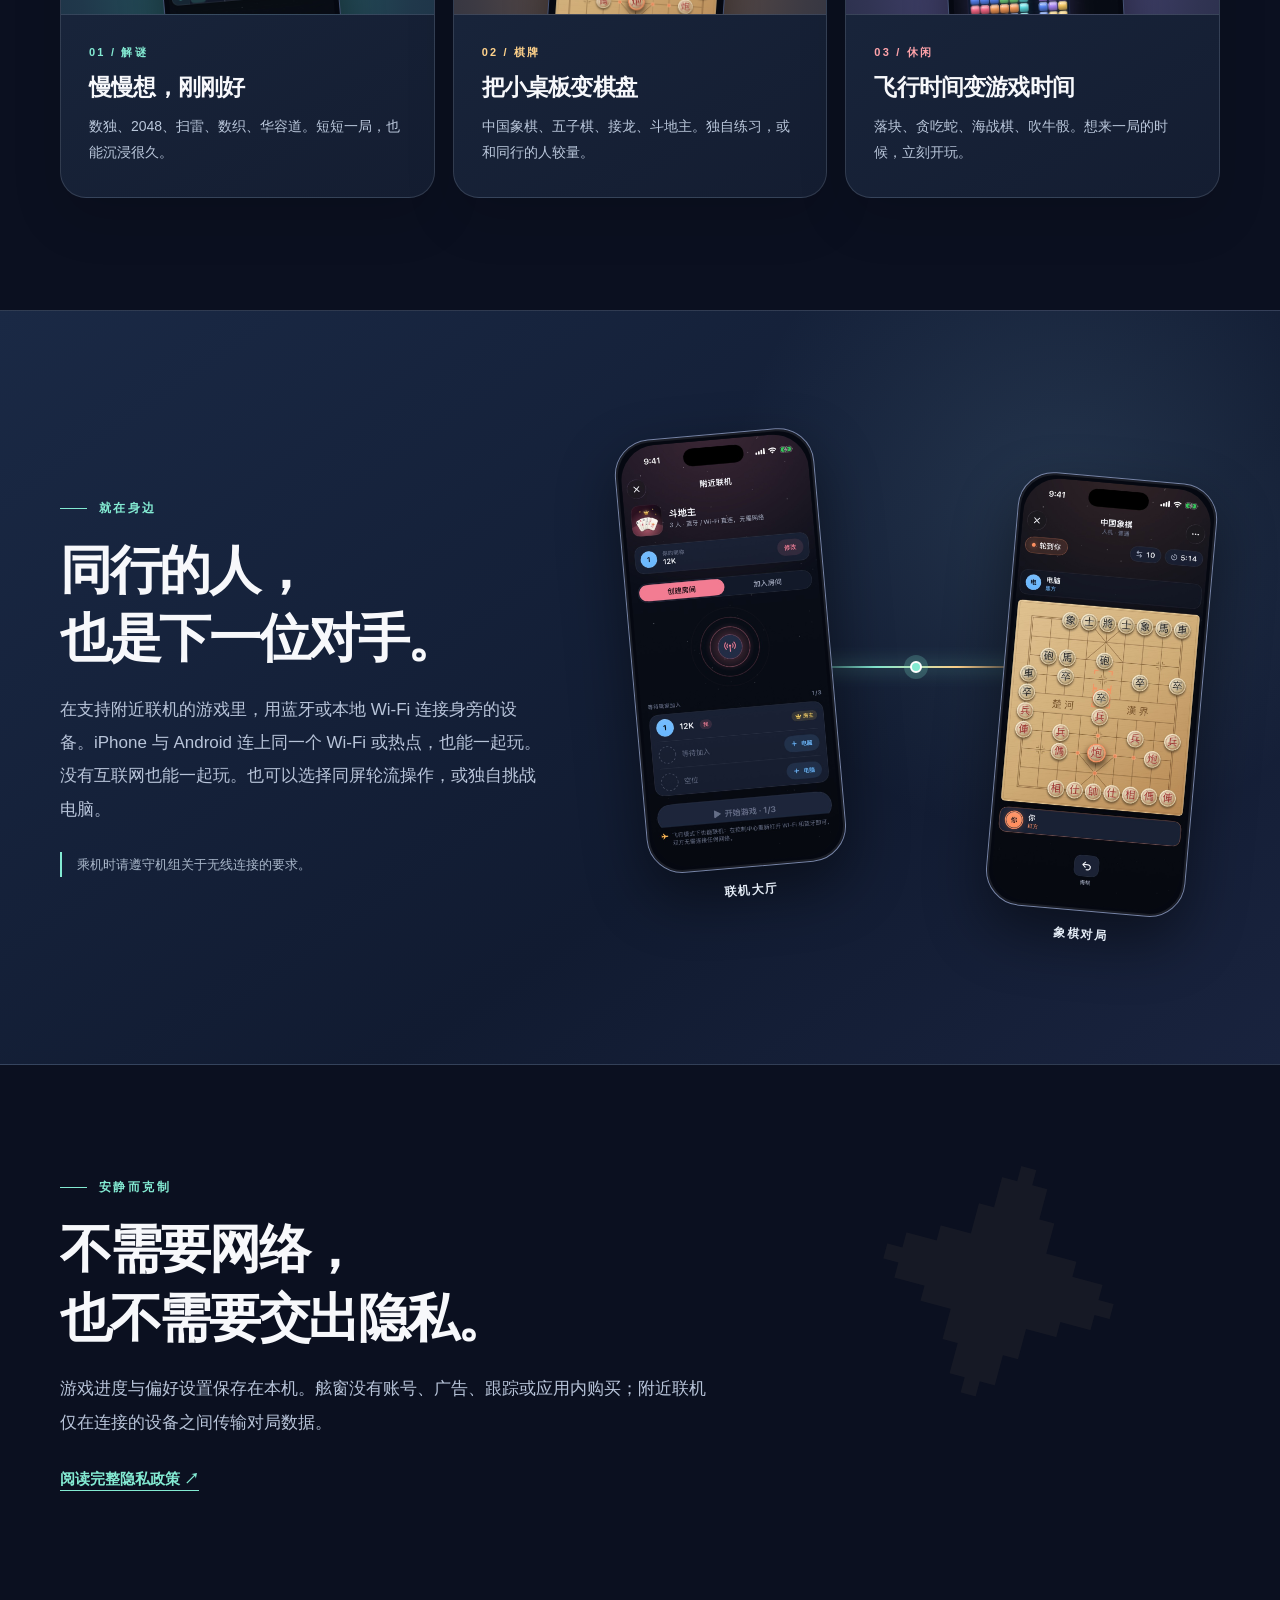
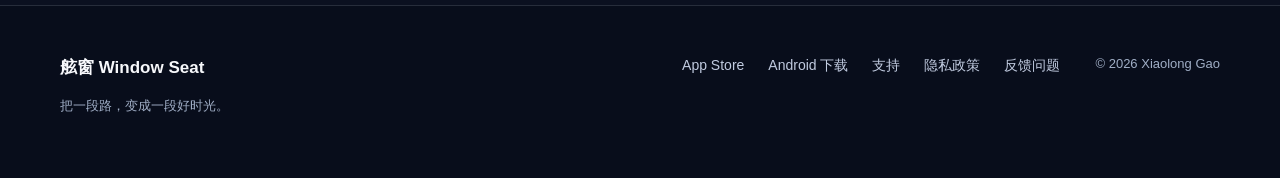
==== commit 151d8a10: "Point the download at Android 1.0.3 Co-Authored-By: Claude Opus 5.5 <noreply@anthropic.com>" ====
--- a/index.html
+++ b/index.html
@@ -21,8 +21,8 @@
         <p class="eyebrow"><span class="eyebrow-line" aria-hidden="true"></span>为离线时光而作</p>
         <h1>下一段旅程，<br><em>玩点好玩的。</em></h1>
         <p class="lead">起飞前、云层上、没有信号的山间。打开舷窗，让一局好游戏陪你度过属于自己的时间。</p>
-        <div class="hero-actions" id="download"><a class="pill pill-download" href="https://github.com/gxlself/window-seat-support/releases/download/android-v1.0.2/windowseat-android-1.0.2.apk">下载 Android 版</a><a class="pill pill-store" href="https://apps.apple.com/app/id6821641861">在 App Store 下载</a><a class="text-link" href="#games">看看能玩什么 <span aria-hidden="true">↗</span></a></div>
-        <p class="micro release-meta">Android 1.0.2 <span aria-hidden="true">·</span> 新增白天模式 <span aria-hidden="true">·</span> 6.3 MB <span aria-hidden="true">·</span> 需要 Android 8.0 及以上 <span aria-hidden="true">·</span> <a href="https://github.com/gxlself/window-seat-support/releases">历史版本</a></p>
+        <div class="hero-actions" id="download"><a class="pill pill-download" href="https://github.com/gxlself/window-seat-support/releases/download/android-v1.0.3/windowseat-android-1.0.3.apk">下载 Android 版</a><a class="pill pill-store" href="https://apps.apple.com/app/id6821641861">在 App Store 下载</a><a class="text-link" href="#games">看看能玩什么 <span aria-hidden="true">↗</span></a></div>
+        <p class="micro release-meta">Android 1.0.3 <span aria-hidden="true">·</span> 新增白天模式 <span aria-hidden="true">·</span> 6.3 MB <span aria-hidden="true">·</span> 需要 Android 8.0 及以上 <span aria-hidden="true">·</span> <a href="https://github.com/gxlself/window-seat-support/releases">历史版本</a></p>
         <p class="micro">无需账号 <span aria-hidden="true">·</span> 无广告 <span aria-hidden="true">·</span> 无内购 <span aria-hidden="true">·</span> 离线可玩</p>
       </div>
       <div class="hero-stage">
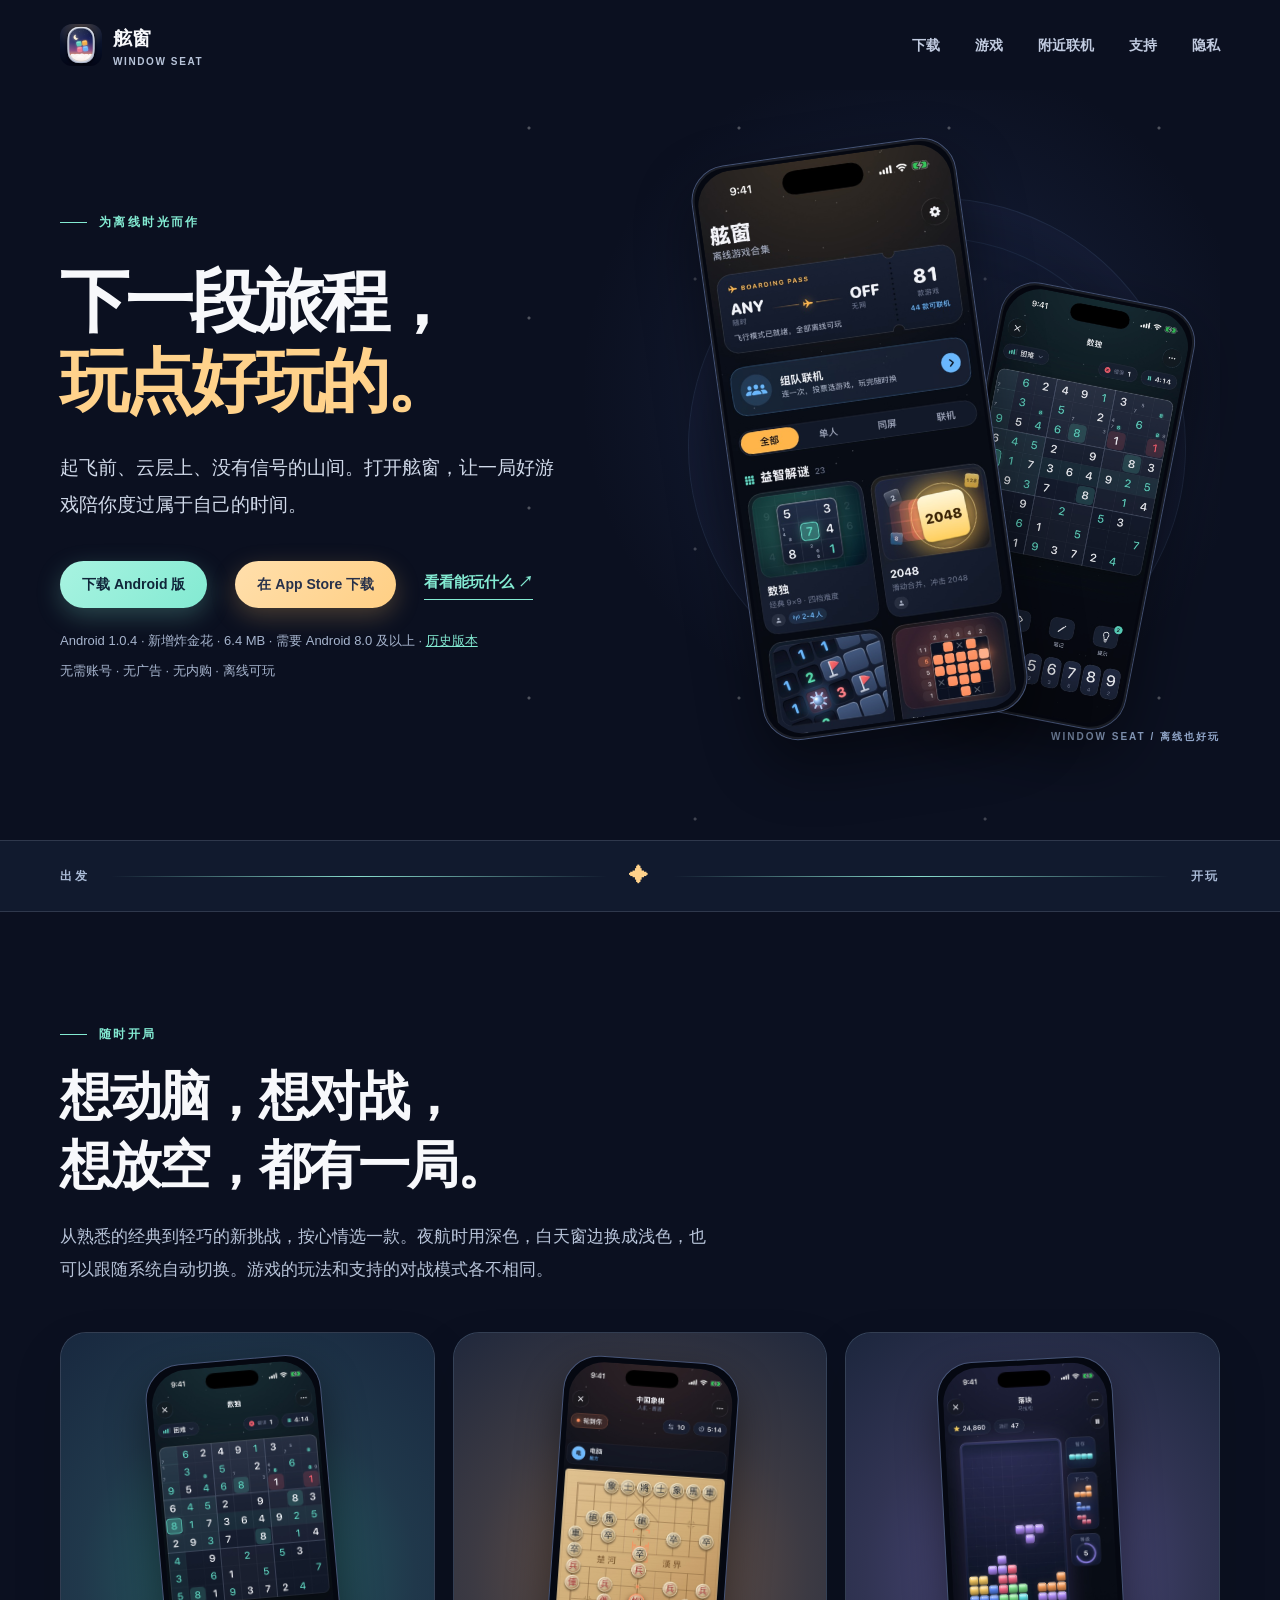
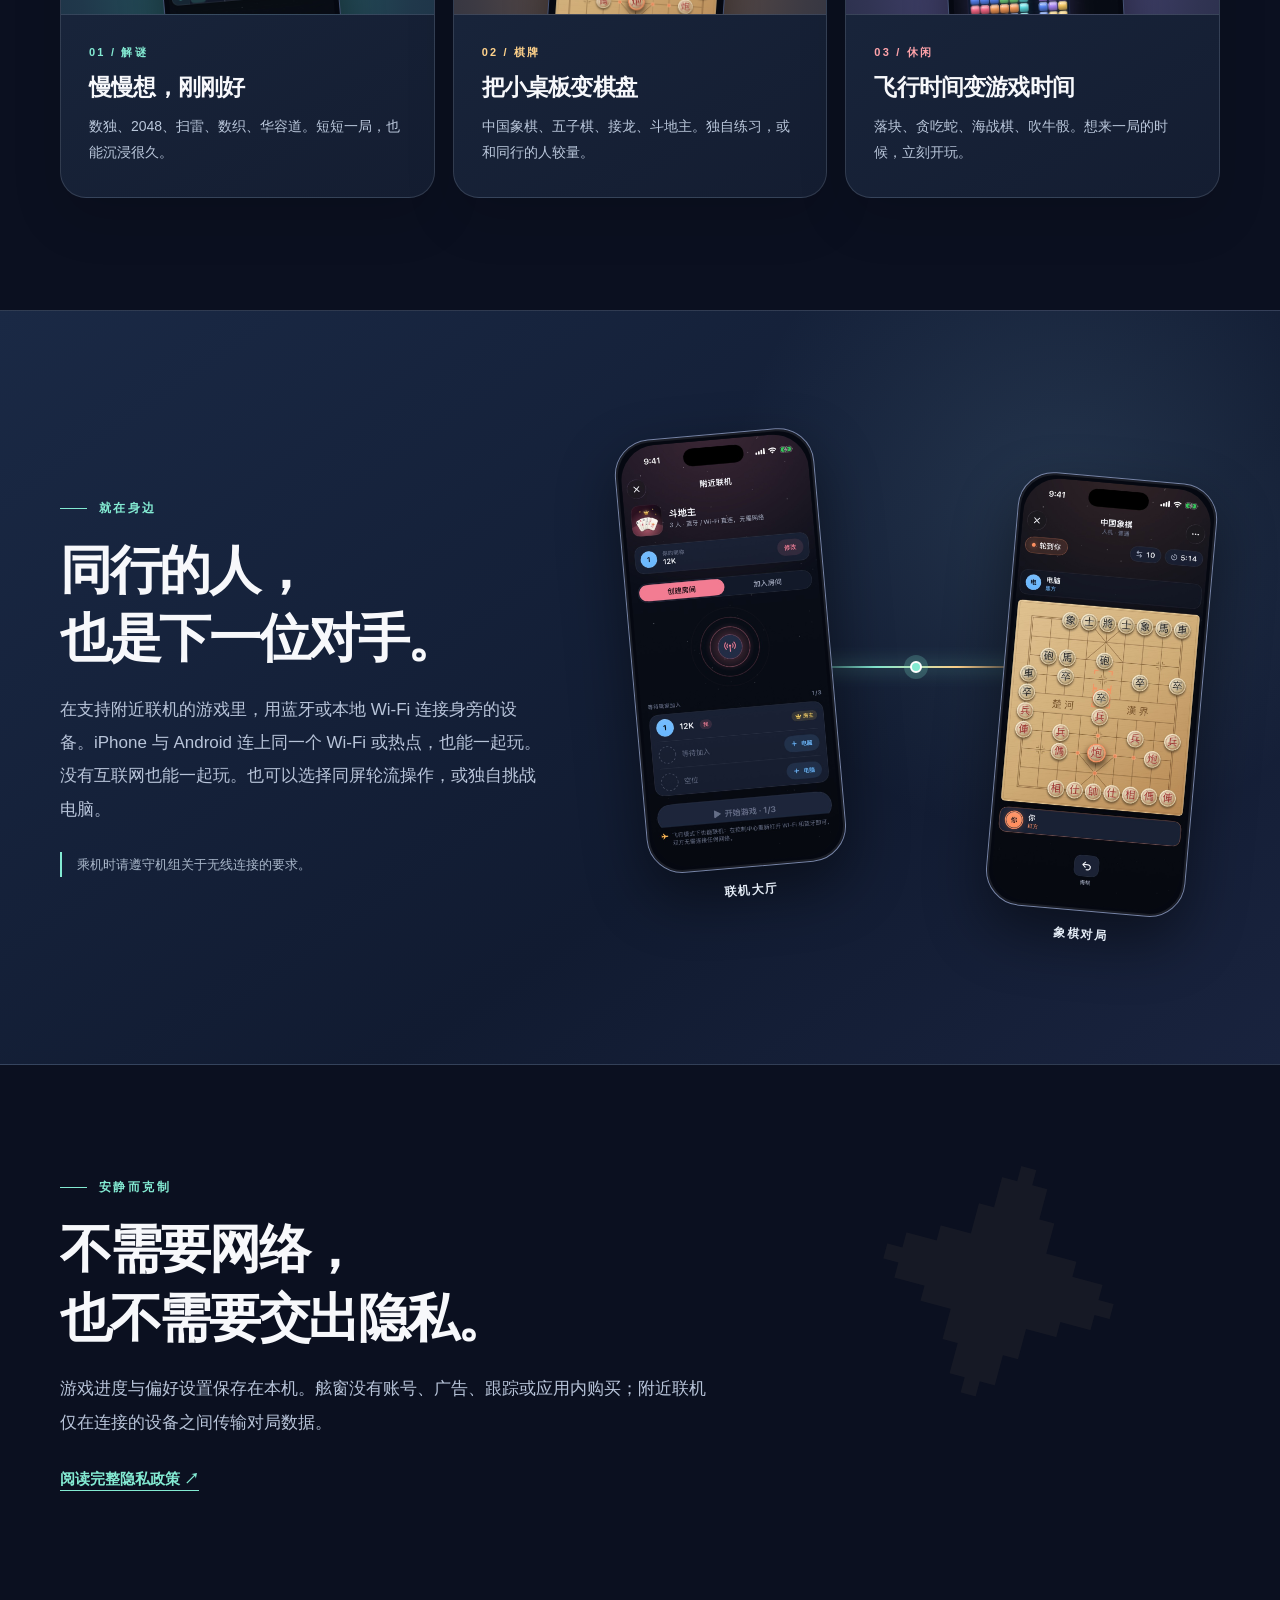
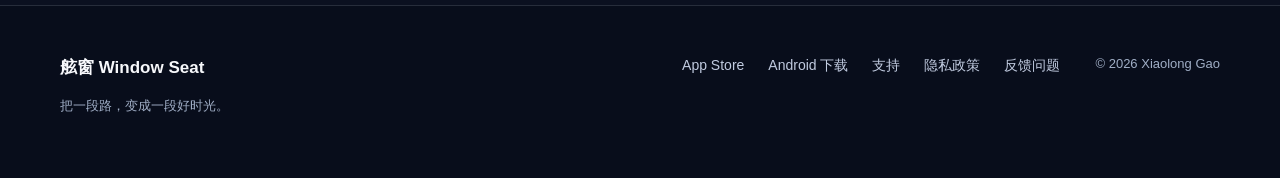
==== commit 5e420835: "Point the Android download at 1.0.4" ====
--- a/index.html
+++ b/index.html
@@ -21,8 +21,8 @@
         <p class="eyebrow"><span class="eyebrow-line" aria-hidden="true"></span>为离线时光而作</p>
         <h1>下一段旅程，<br><em>玩点好玩的。</em></h1>
         <p class="lead">起飞前、云层上、没有信号的山间。打开舷窗，让一局好游戏陪你度过属于自己的时间。</p>
-        <div class="hero-actions" id="download"><a class="pill pill-download" href="https://github.com/gxlself/window-seat-support/releases/download/android-v1.0.3/windowseat-android-1.0.3.apk">下载 Android 版</a><a class="pill pill-store" href="https://apps.apple.com/app/id6821641861">在 App Store 下载</a><a class="text-link" href="#games">看看能玩什么 <span aria-hidden="true">↗</span></a></div>
-        <p class="micro release-meta">Android 1.0.3 <span aria-hidden="true">·</span> 新增白天模式 <span aria-hidden="true">·</span> 6.3 MB <span aria-hidden="true">·</span> 需要 Android 8.0 及以上 <span aria-hidden="true">·</span> <a href="https://github.com/gxlself/window-seat-support/releases">历史版本</a></p>
+        <div class="hero-actions" id="download"><a class="pill pill-download" href="https://github.com/gxlself/window-seat-support/releases/download/android-v1.0.4/windowseat-android-1.0.4.apk">下载 Android 版</a><a class="pill pill-store" href="https://apps.apple.com/app/id6821641861">在 App Store 下载</a><a class="text-link" href="#games">看看能玩什么 <span aria-hidden="true">↗</span></a></div>
+        <p class="micro release-meta">Android 1.0.4 <span aria-hidden="true">·</span> 新增炸金花 <span aria-hidden="true">·</span> 6.4 MB <span aria-hidden="true">·</span> 需要 Android 8.0 及以上 <span aria-hidden="true">·</span> <a href="https://github.com/gxlself/window-seat-support/releases">历史版本</a></p>
         <p class="micro">无需账号 <span aria-hidden="true">·</span> 无广告 <span aria-hidden="true">·</span> 无内购 <span aria-hidden="true">·</span> 离线可玩</p>
       </div>
       <div class="hero-stage">
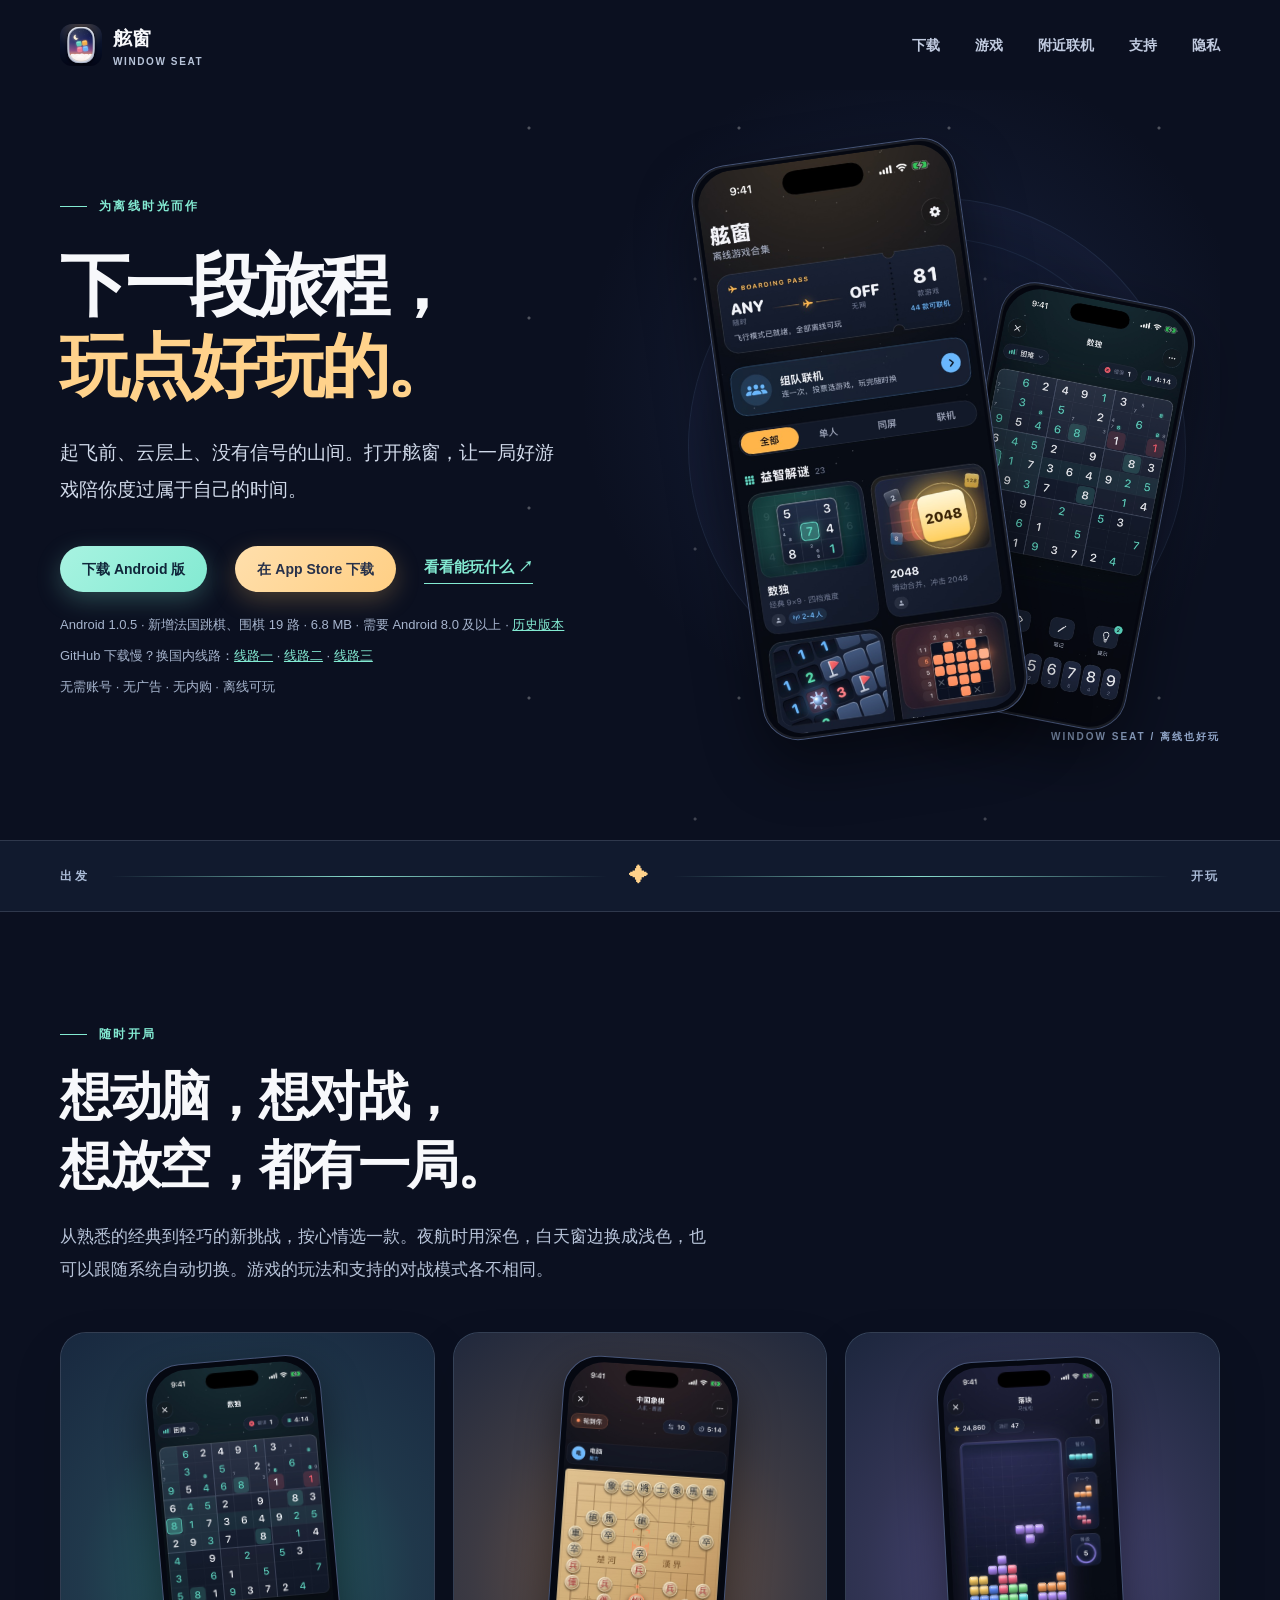
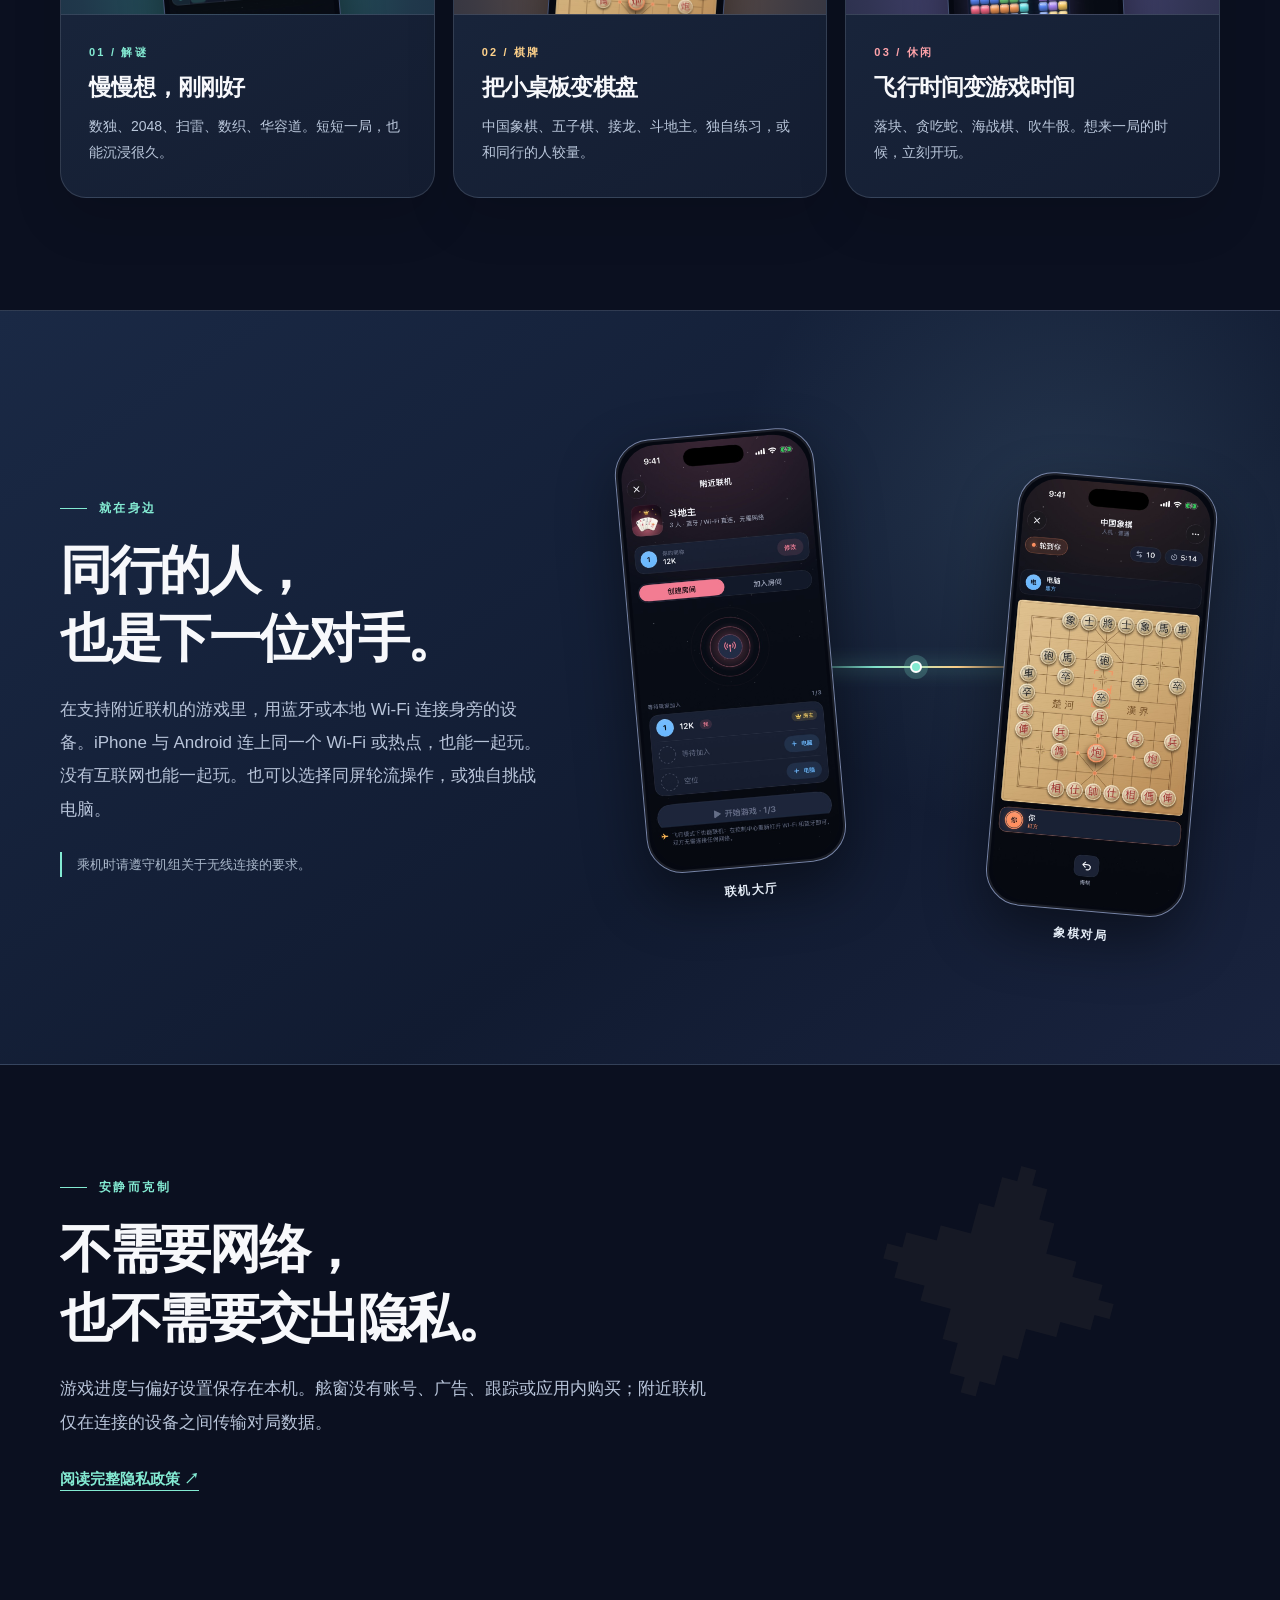
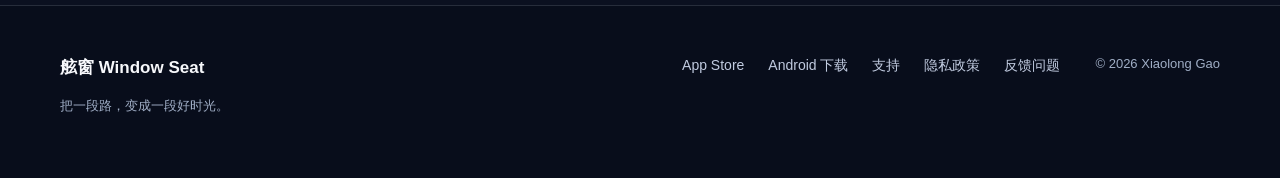
==== commit 166080f4: "Point the Android download at 1.0.5 and add mirror links Co-Authored-By: Claude Opus 5.5 <noreply@an" ====
--- a/index.html
+++ b/index.html
@@ -21,8 +21,9 @@
         <p class="eyebrow"><span class="eyebrow-line" aria-hidden="true"></span>为离线时光而作</p>
         <h1>下一段旅程，<br><em>玩点好玩的。</em></h1>
         <p class="lead">起飞前、云层上、没有信号的山间。打开舷窗，让一局好游戏陪你度过属于自己的时间。</p>
-        <div class="hero-actions" id="download"><a class="pill pill-download" href="https://github.com/gxlself/window-seat-support/releases/download/android-v1.0.4/windowseat-android-1.0.4.apk">下载 Android 版</a><a class="pill pill-store" href="https://apps.apple.com/app/id6821641861">在 App Store 下载</a><a class="text-link" href="#games">看看能玩什么 <span aria-hidden="true">↗</span></a></div>
-        <p class="micro release-meta">Android 1.0.4 <span aria-hidden="true">·</span> 新增炸金花 <span aria-hidden="true">·</span> 6.4 MB <span aria-hidden="true">·</span> 需要 Android 8.0 及以上 <span aria-hidden="true">·</span> <a href="https://github.com/gxlself/window-seat-support/releases">历史版本</a></p>
+        <div class="hero-actions" id="download"><a class="pill pill-download" href="https://github.com/gxlself/window-seat-support/releases/download/android-v1.0.5/windowseat-android-1.0.5.apk">下载 Android 版</a><a class="pill pill-store" href="https://apps.apple.com/app/id6821641861">在 App Store 下载</a><a class="text-link" href="#games">看看能玩什么 <span aria-hidden="true">↗</span></a></div>
+        <p class="micro release-meta">Android 1.0.5 <span aria-hidden="true">·</span> 新增法国跳棋、围棋 19 路 <span aria-hidden="true">·</span> 6.8 MB <span aria-hidden="true">·</span> 需要 Android 8.0 及以上 <span aria-hidden="true">·</span> <a href="https://github.com/gxlself/window-seat-support/releases">历史版本</a></p>
+        <p class="micro release-meta">GitHub 下载慢？换国内线路：<a href="https://fastly.jsdelivr.net/gh/gxlself/window-seat-support@main/android/apk/windowseat-android-1.0.5.apk">线路一</a> <span aria-hidden="true">·</span> <a href="https://gcore.jsdelivr.net/gh/gxlself/window-seat-support@main/android/apk/windowseat-android-1.0.5.apk">线路二</a> <span aria-hidden="true">·</span> <a href="https://gxlself.github.io/window-seat-support/android/apk/windowseat-android-1.0.5.apk">线路三</a></p>
         <p class="micro">无需账号 <span aria-hidden="true">·</span> 无广告 <span aria-hidden="true">·</span> 无内购 <span aria-hidden="true">·</span> 离线可玩</p>
       </div>
       <div class="hero-stage">
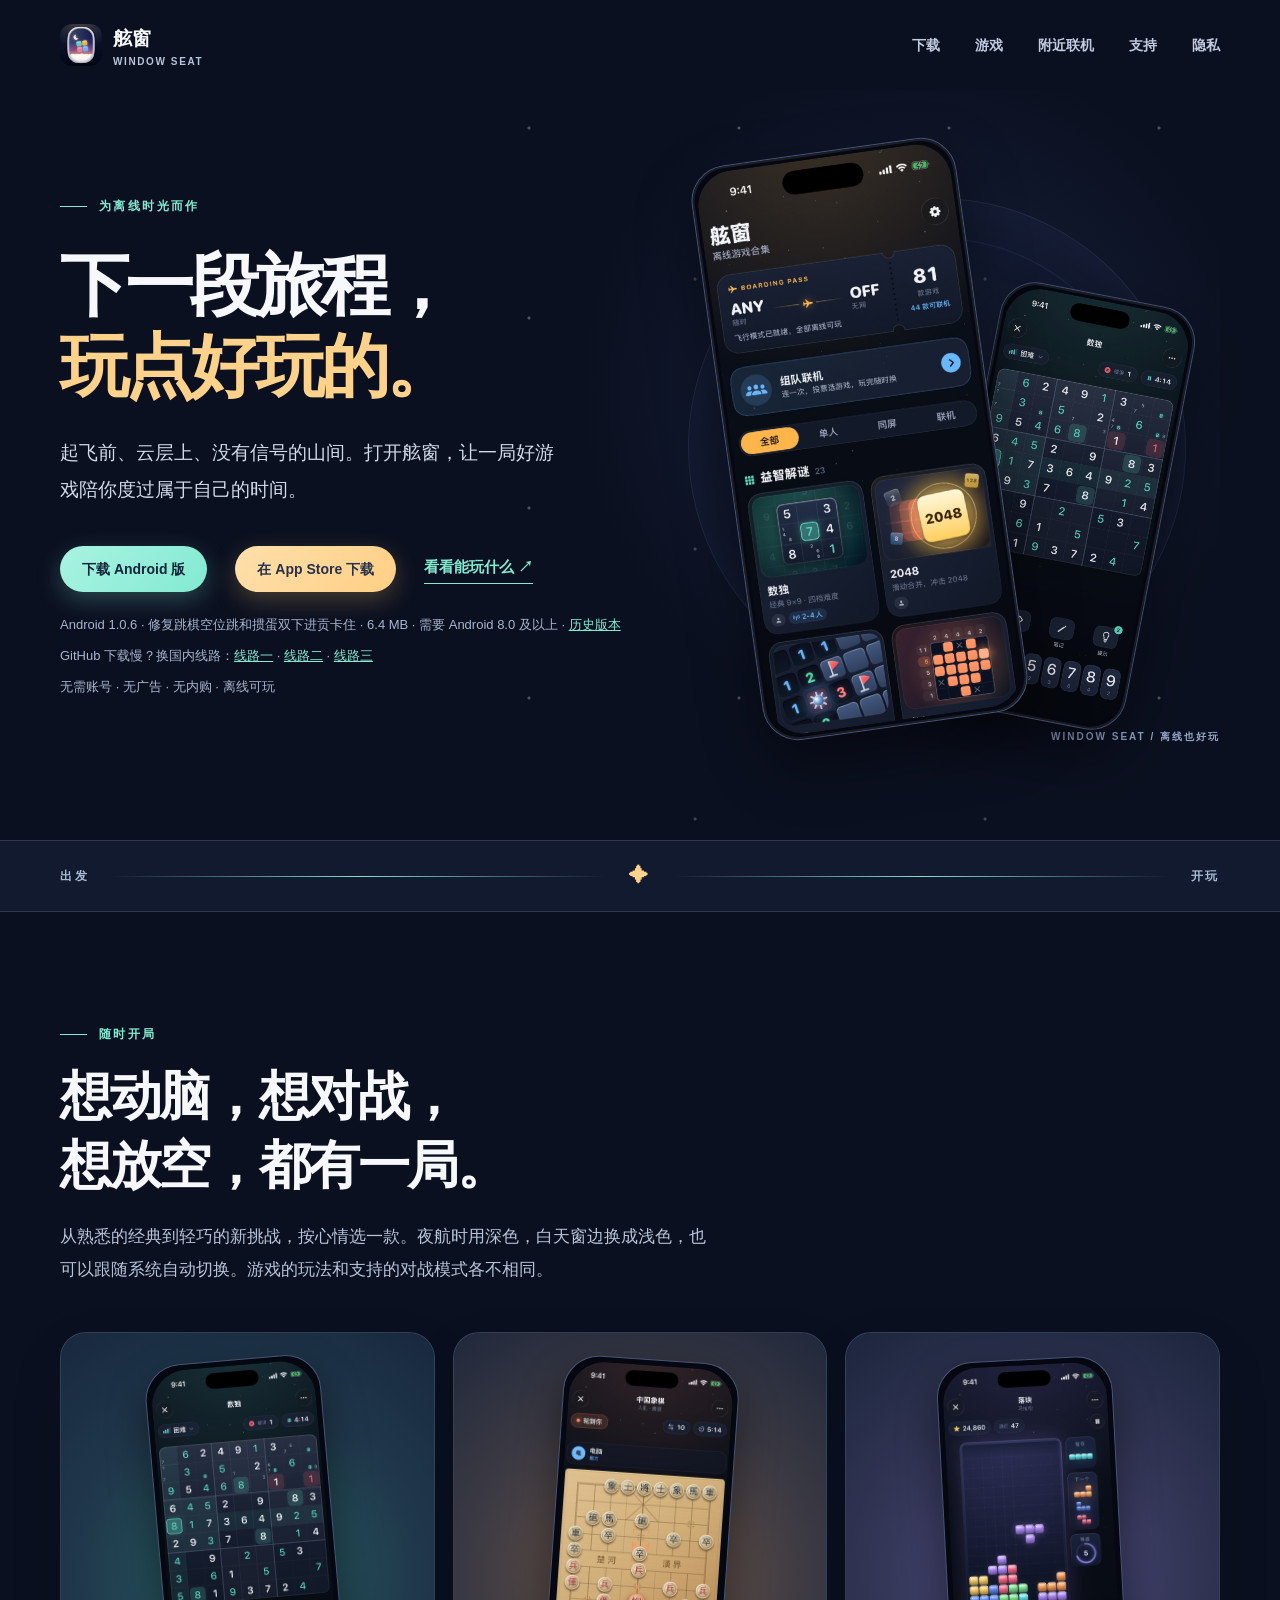
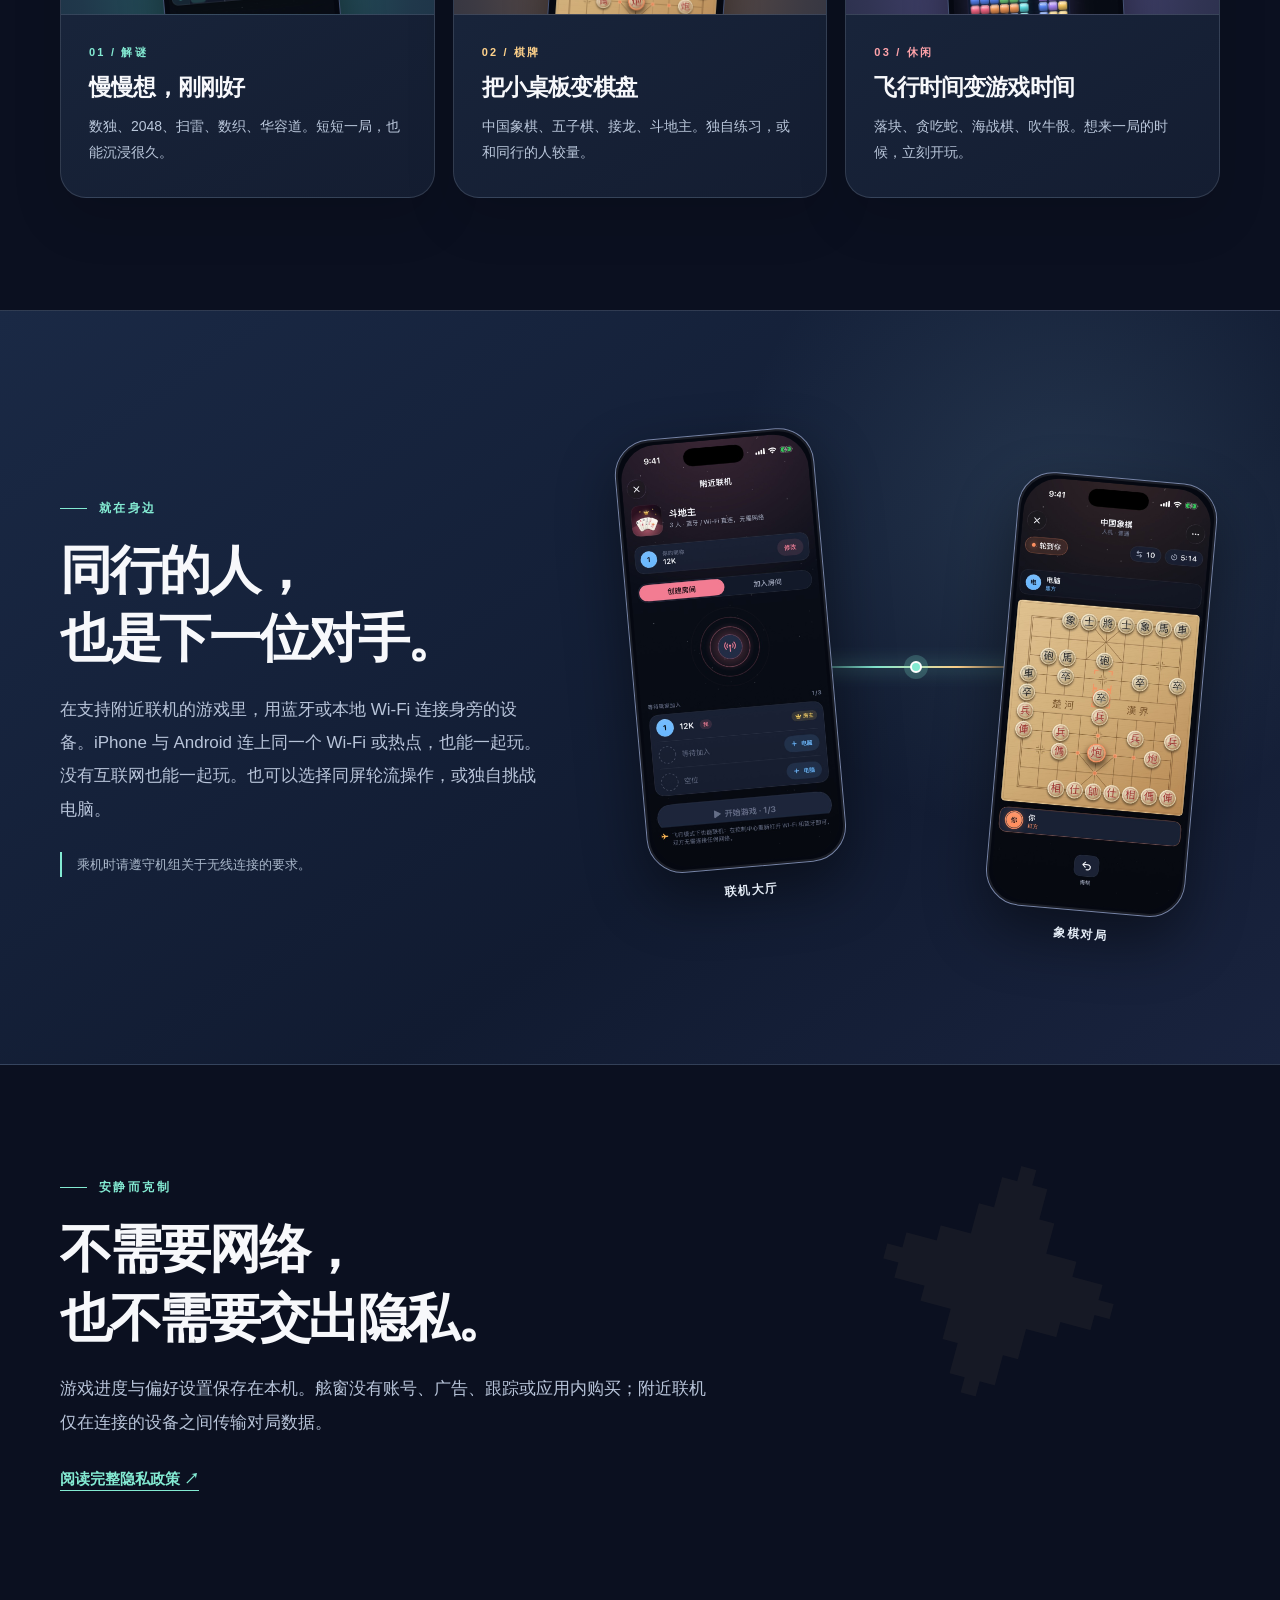
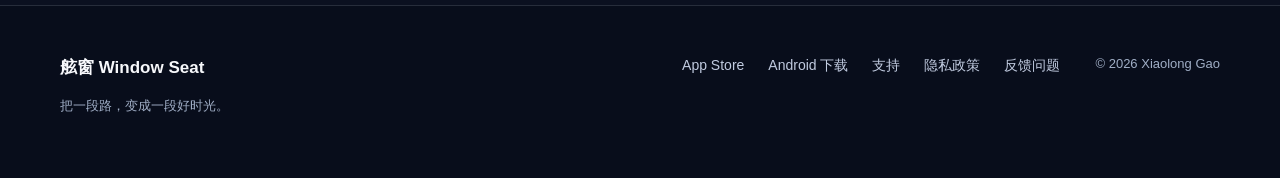
==== commit 46c04221: "Update Android download page to 1.0.6" ====
--- a/index.html
+++ b/index.html
@@ -21,9 +21,9 @@
         <p class="eyebrow"><span class="eyebrow-line" aria-hidden="true"></span>为离线时光而作</p>
         <h1>下一段旅程，<br><em>玩点好玩的。</em></h1>
         <p class="lead">起飞前、云层上、没有信号的山间。打开舷窗，让一局好游戏陪你度过属于自己的时间。</p>
-        <div class="hero-actions" id="download"><a class="pill pill-download" href="https://github.com/gxlself/window-seat-support/releases/download/android-v1.0.5/windowseat-android-1.0.5.apk">下载 Android 版</a><a class="pill pill-store" href="https://apps.apple.com/app/id6821641861">在 App Store 下载</a><a class="text-link" href="#games">看看能玩什么 <span aria-hidden="true">↗</span></a></div>
-        <p class="micro release-meta">Android 1.0.5 <span aria-hidden="true">·</span> 新增法国跳棋、围棋 19 路 <span aria-hidden="true">·</span> 6.8 MB <span aria-hidden="true">·</span> 需要 Android 8.0 及以上 <span aria-hidden="true">·</span> <a href="https://github.com/gxlself/window-seat-support/releases">历史版本</a></p>
-        <p class="micro release-meta">GitHub 下载慢？换国内线路：<a href="https://fastly.jsdelivr.net/gh/gxlself/window-seat-support@main/android/apk/windowseat-android-1.0.5.apk">线路一</a> <span aria-hidden="true">·</span> <a href="https://gcore.jsdelivr.net/gh/gxlself/window-seat-support@main/android/apk/windowseat-android-1.0.5.apk">线路二</a> <span aria-hidden="true">·</span> <a href="https://gxlself.github.io/window-seat-support/android/apk/windowseat-android-1.0.5.apk">线路三</a></p>
+        <div class="hero-actions" id="download"><a class="pill pill-download" href="https://github.com/gxlself/window-seat-support/releases/download/android-v1.0.6/windowseat-android-1.0.6.apk">下载 Android 版</a><a class="pill pill-store" href="https://apps.apple.com/app/id6821641861">在 App Store 下载</a><a class="text-link" href="#games">看看能玩什么 <span aria-hidden="true">↗</span></a></div>
+        <p class="micro release-meta">Android 1.0.6 <span aria-hidden="true">·</span> 修复跳棋空位跳和掼蛋双下进贡卡住 <span aria-hidden="true">·</span> 6.4 MB <span aria-hidden="true">·</span> 需要 Android 8.0 及以上 <span aria-hidden="true">·</span> <a href="https://github.com/gxlself/window-seat-support/releases">历史版本</a></p>
+        <p class="micro release-meta">GitHub 下载慢？换国内线路：<a href="https://fastly.jsdelivr.net/gh/gxlself/window-seat-support@main/android/apk/windowseat-android-1.0.6.apk">线路一</a> <span aria-hidden="true">·</span> <a href="https://gcore.jsdelivr.net/gh/gxlself/window-seat-support@main/android/apk/windowseat-android-1.0.6.apk">线路二</a> <span aria-hidden="true">·</span> <a href="https://gxlself.github.io/window-seat-support/android/apk/windowseat-android-1.0.6.apk">线路三</a></p>
         <p class="micro">无需账号 <span aria-hidden="true">·</span> 无广告 <span aria-hidden="true">·</span> 无内购 <span aria-hidden="true">·</span> 离线可玩</p>
       </div>
       <div class="hero-stage">
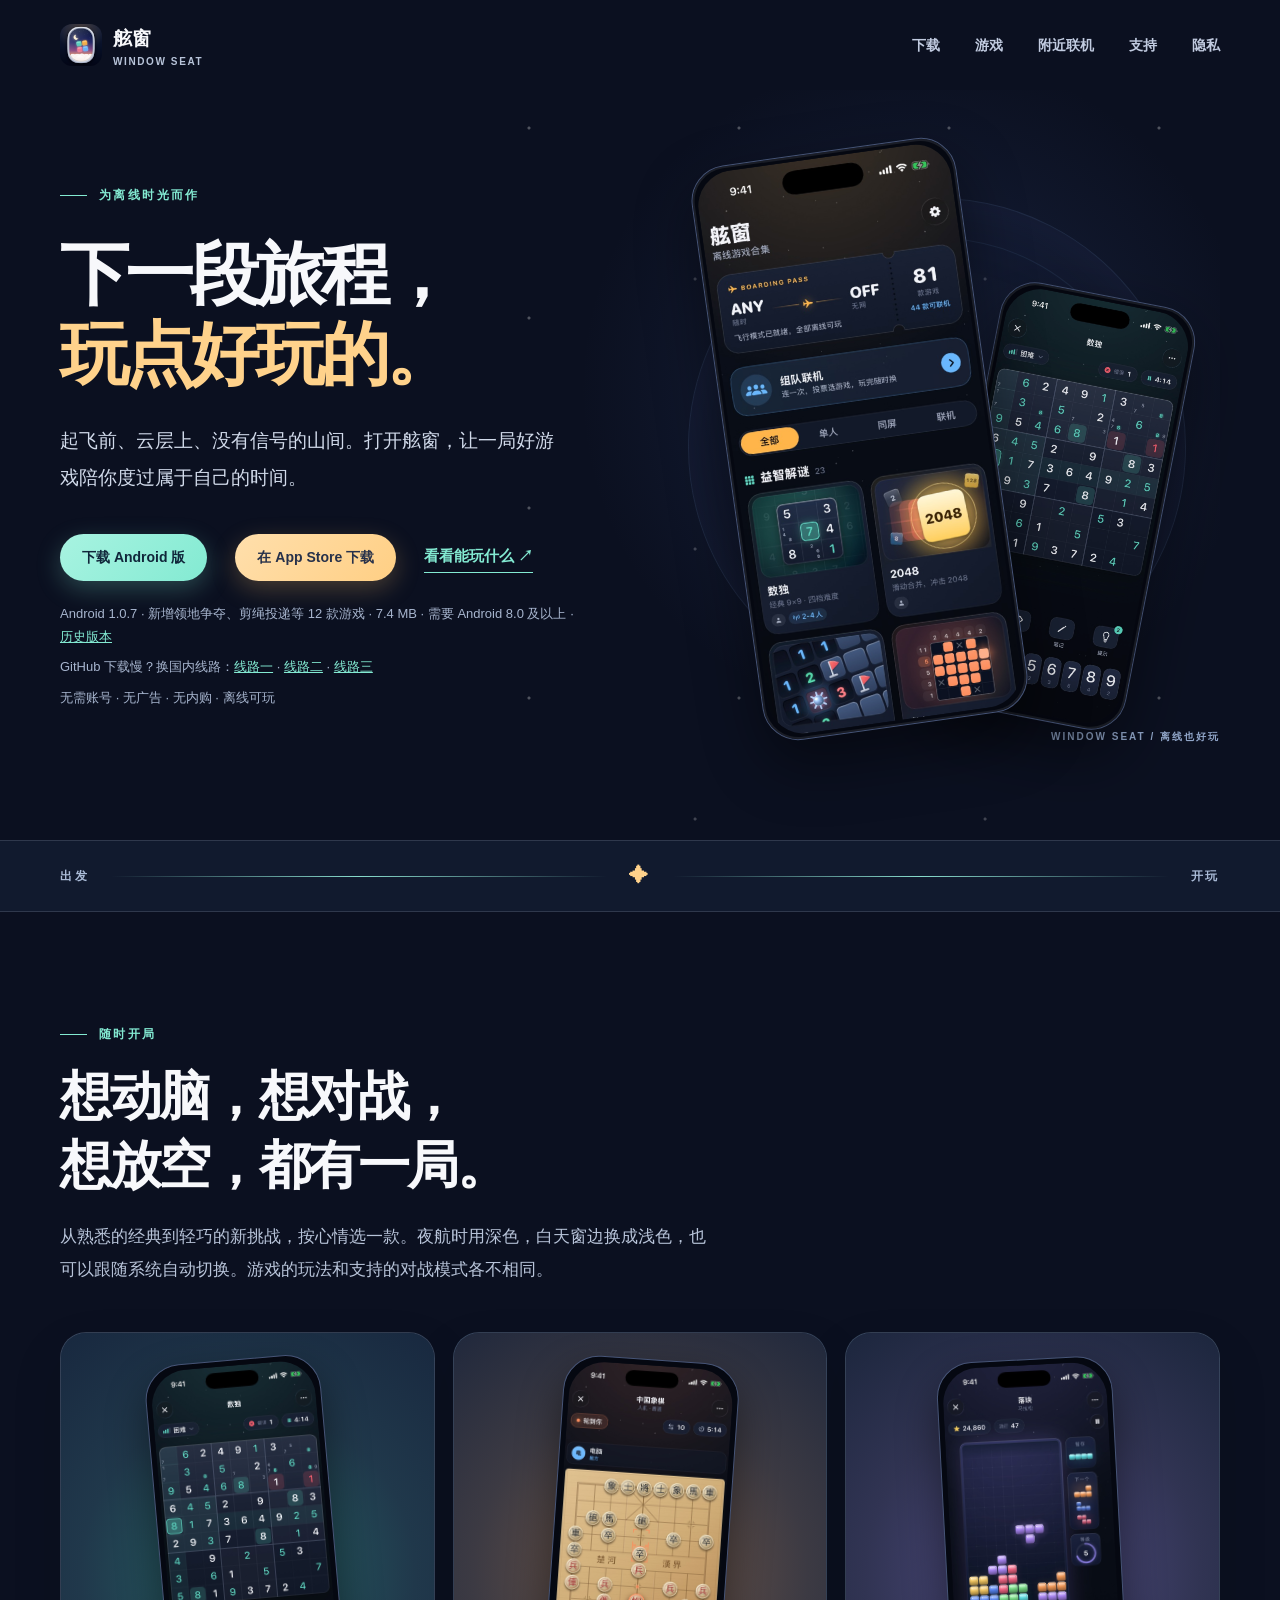
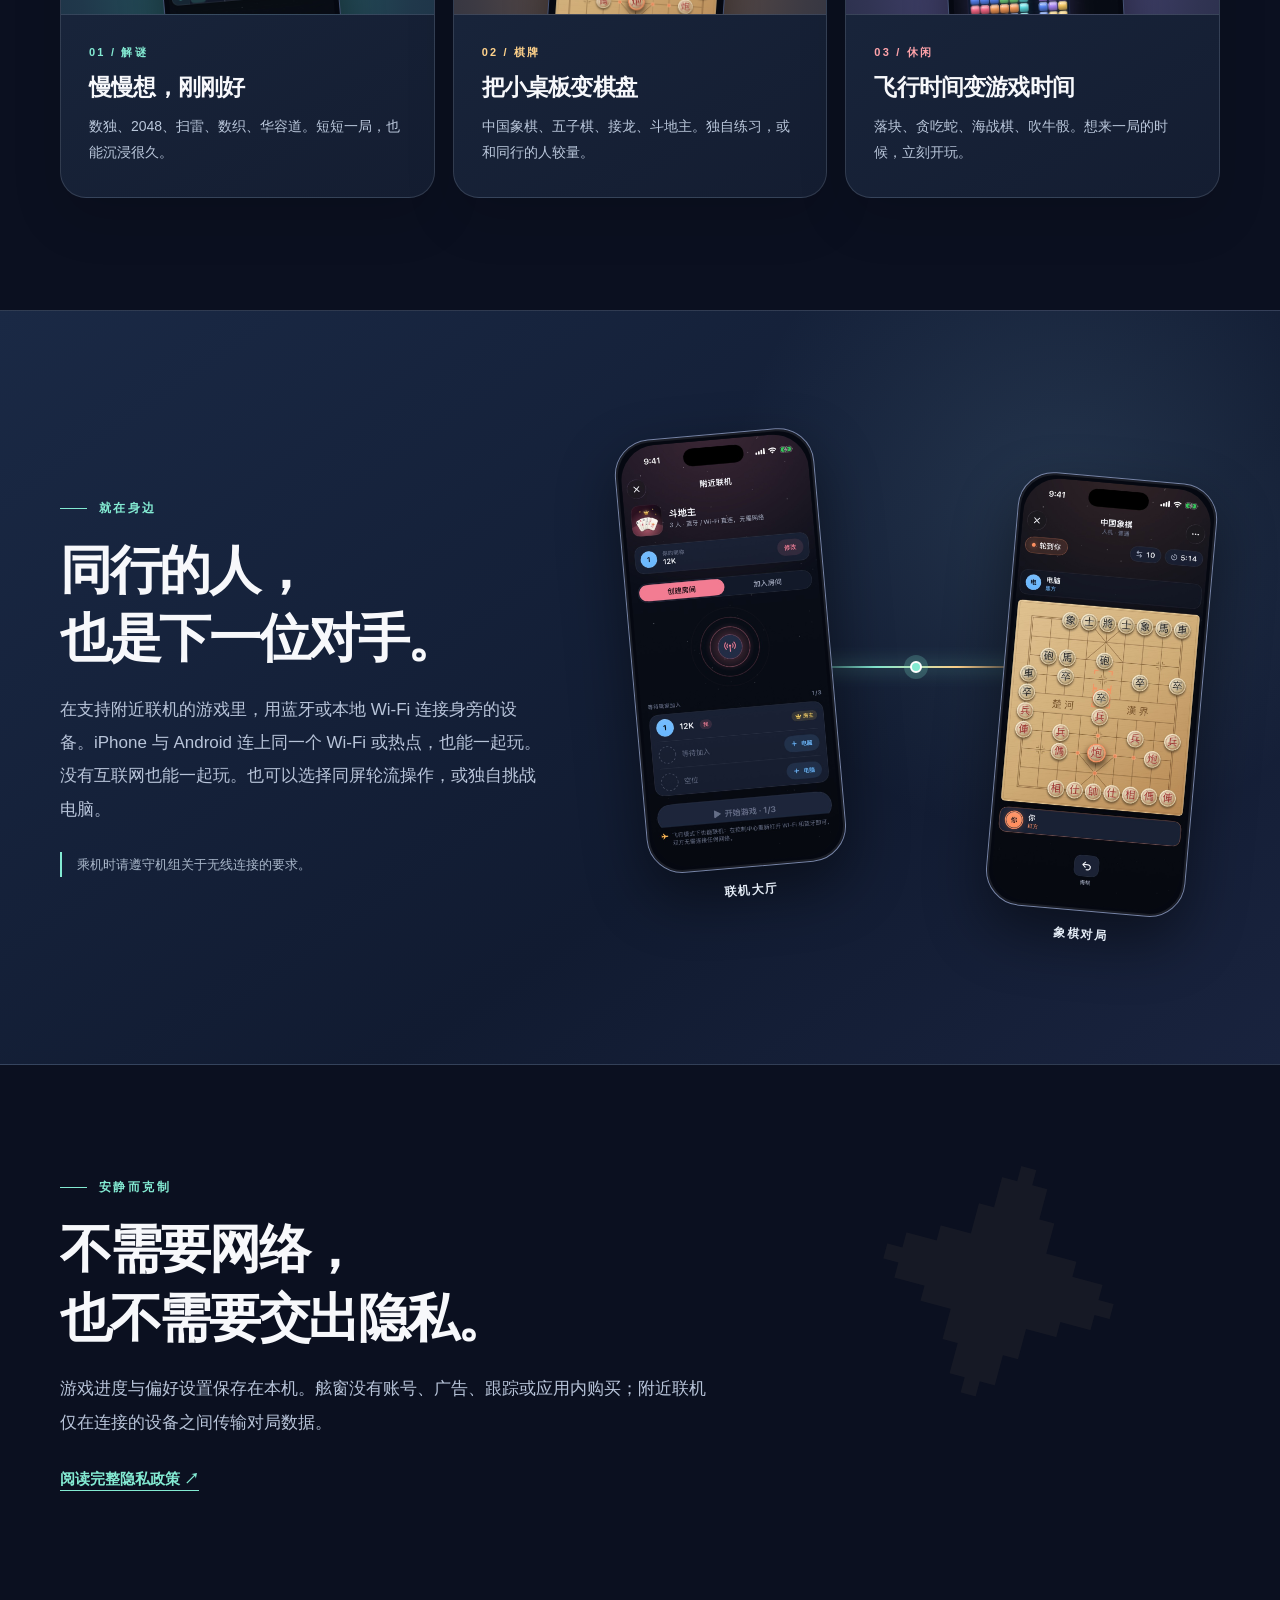
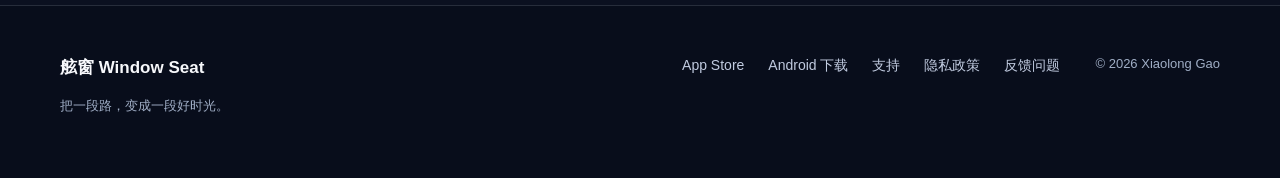
==== commit 5cda54a7: "Update Android download page to 1.0.7" ====
--- a/index.html
+++ b/index.html
@@ -21,9 +21,9 @@
         <p class="eyebrow"><span class="eyebrow-line" aria-hidden="true"></span>为离线时光而作</p>
         <h1>下一段旅程，<br><em>玩点好玩的。</em></h1>
         <p class="lead">起飞前、云层上、没有信号的山间。打开舷窗，让一局好游戏陪你度过属于自己的时间。</p>
-        <div class="hero-actions" id="download"><a class="pill pill-download" href="https://github.com/gxlself/window-seat-support/releases/download/android-v1.0.6/windowseat-android-1.0.6.apk">下载 Android 版</a><a class="pill pill-store" href="https://apps.apple.com/app/id6821641861">在 App Store 下载</a><a class="text-link" href="#games">看看能玩什么 <span aria-hidden="true">↗</span></a></div>
-        <p class="micro release-meta">Android 1.0.6 <span aria-hidden="true">·</span> 修复跳棋空位跳和掼蛋双下进贡卡住 <span aria-hidden="true">·</span> 6.4 MB <span aria-hidden="true">·</span> 需要 Android 8.0 及以上 <span aria-hidden="true">·</span> <a href="https://github.com/gxlself/window-seat-support/releases">历史版本</a></p>
-        <p class="micro release-meta">GitHub 下载慢？换国内线路：<a href="https://fastly.jsdelivr.net/gh/gxlself/window-seat-support@main/android/apk/windowseat-android-1.0.6.apk">线路一</a> <span aria-hidden="true">·</span> <a href="https://gcore.jsdelivr.net/gh/gxlself/window-seat-support@main/android/apk/windowseat-android-1.0.6.apk">线路二</a> <span aria-hidden="true">·</span> <a href="https://gxlself.github.io/window-seat-support/android/apk/windowseat-android-1.0.6.apk">线路三</a></p>
+        <div class="hero-actions" id="download"><a class="pill pill-download" href="https://github.com/gxlself/window-seat-support/releases/download/android-v1.0.7/windowseat-android-1.0.7.apk">下载 Android 版</a><a class="pill pill-store" href="https://apps.apple.com/app/id6821641861">在 App Store 下载</a><a class="text-link" href="#games">看看能玩什么 <span aria-hidden="true">↗</span></a></div>
+        <p class="micro release-meta">Android 1.0.7 <span aria-hidden="true">·</span> 新增领地争夺、剪绳投递等 12 款游戏 <span aria-hidden="true">·</span> 7.4 MB <span aria-hidden="true">·</span> 需要 Android 8.0 及以上 <span aria-hidden="true">·</span> <a href="https://github.com/gxlself/window-seat-support/releases">历史版本</a></p>
+        <p class="micro release-meta">GitHub 下载慢？换国内线路：<a href="https://fastly.jsdelivr.net/gh/gxlself/window-seat-support@main/android/apk/windowseat-android-1.0.7.apk">线路一</a> <span aria-hidden="true">·</span> <a href="https://gcore.jsdelivr.net/gh/gxlself/window-seat-support@main/android/apk/windowseat-android-1.0.7.apk">线路二</a> <span aria-hidden="true">·</span> <a href="https://gxlself.github.io/window-seat-support/android/apk/windowseat-android-1.0.7.apk">线路三</a></p>
         <p class="micro">无需账号 <span aria-hidden="true">·</span> 无广告 <span aria-hidden="true">·</span> 无内购 <span aria-hidden="true">·</span> 离线可玩</p>
       </div>
       <div class="hero-stage">
